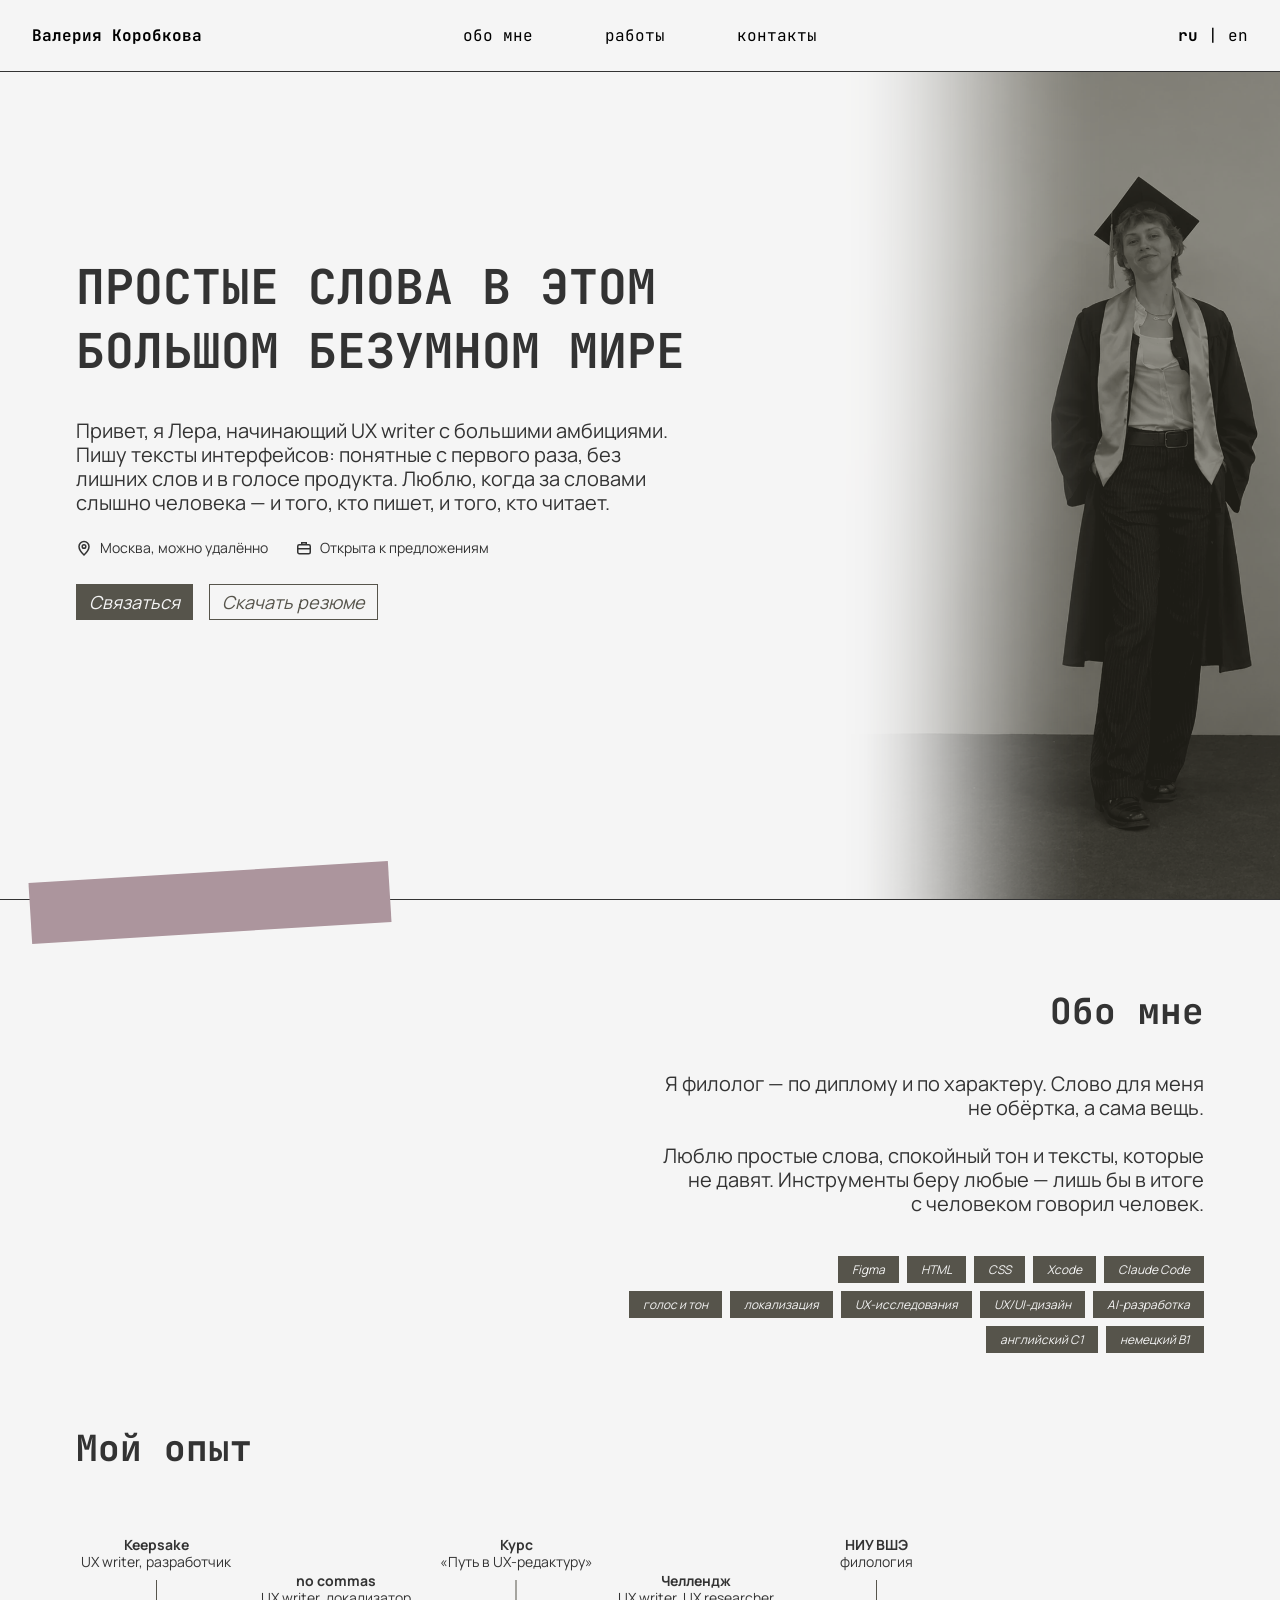
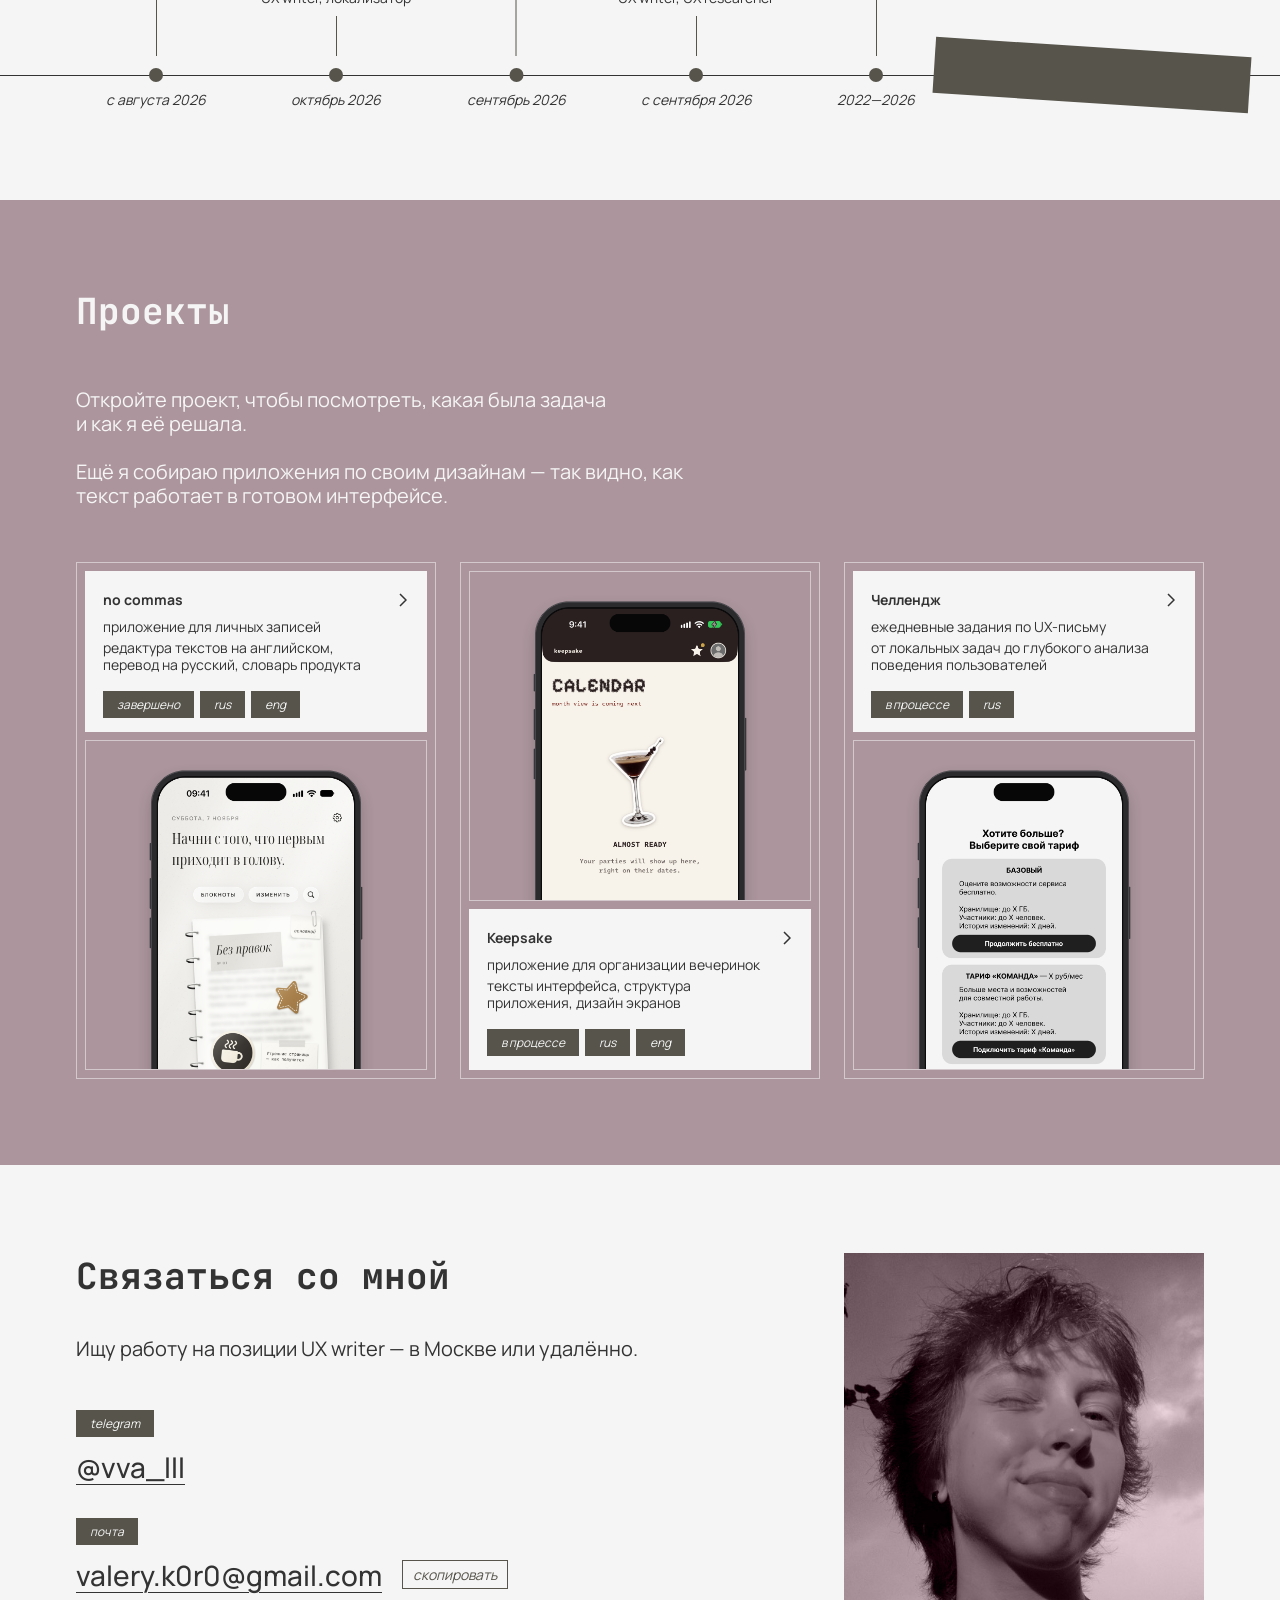
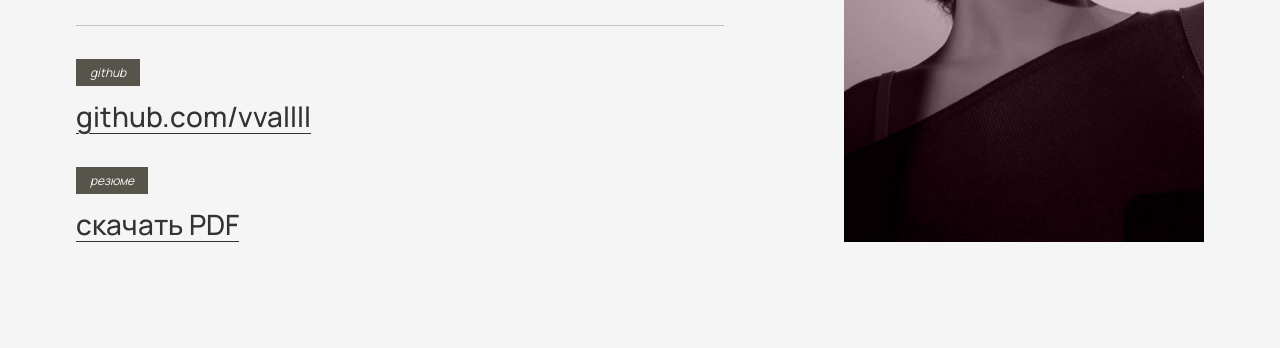
==== index.html @ d965bb7c "Add UX writer portfolio site Russian and English versions: home page and three case studies (no comm" ====
<!doctype html>
<html lang="ru">
<head>
  <meta charset="utf-8">
  <meta name="viewport" content="width=device-width, initial-scale=1">
  <title>Валерия Коробкова, UX&nbsp;writer — портфолио</title>
  <meta name="description" content="Валерия Коробкова, UX writer: тексты интерфейсов, редактура и перевод.">
  <link rel="icon" href="assets/favicon.svg" type="image/svg+xml">
  <link rel="icon" href="assets/favicon-32.png" sizes="32x32" type="image/png">
  <link rel="apple-touch-icon" href="assets/apple-touch-icon.png">
  <link rel="preconnect" href="https://fonts.googleapis.com">
  <link rel="preconnect" href="https://fonts.gstatic.com" crossorigin>
  <link href="https://fonts.googleapis.com/css2?family=Manrope:wght@400;600;700&family=JetBrains+Mono:wght@400;700&display=swap" rel="stylesheet">
  <link rel="alternate" hreflang="ru" href="index.html">
  <link rel="alternate" hreflang="en" href="en/index.html">
  <link rel="stylesheet" href="assets/css/style.css">
  <script src="assets/js/menu.js" defer></script>
</head>
<body>

<header class="header">
  <a class="header__name" href="index.html">Валерия Коробкова</a>
  <button class="header__burger" type="button" aria-expanded="false" aria-controls="menu" aria-label="Открыть меню" data-open="Открыть меню" data-close="Закрыть меню"><span></span><span></span></button>
  <div class="header__menu" id="menu">
    <nav class="header__nav">
      <a href="#about">обо мне</a>
      <a href="#projects">работы</a>
      <a href="#contacts">контакты</a>
    </nav>
    <div class="header__lang"><b>ru</b><span>|</span><a href="en/index.html" hreflang="en" lang="en">en</a></div>
  </div>
</header>

<main>

  <section class="hero">
    <div class="wrap">
      <h1 class="h1">Простые слова в&nbsp;этом <br>большом безумном&nbsp;мире</h1>
      <p class="hero__text hero__text--intro">Привет, я&nbsp;Лера, начинающий UX&nbsp;writer с&nbsp;большими амбициями. Пишу тексты интерфейсов: понятные с&nbsp;первого раза, без лишних слов и&nbsp;в&nbsp;голосе&nbsp;продукта. Люблю, когда за&nbsp;словами слышно&nbsp;человека&nbsp;— и&nbsp;того, кто пишет, и&nbsp;того, кто читает.</p>
      <ul class="hero__meta">
        <li><svg viewBox="0 0 16 16" aria-hidden="true"><path d="M8 15s5-4.6 5-8.5A5 5 0 0 0 3 6.5C3 10.4 8 15 8 15Z" fill="none" stroke="currentColor" stroke-width="1.5"/><circle cx="8" cy="6.5" r="1.8" fill="none" stroke="currentColor" stroke-width="1.5"/></svg>Москва, можно удалённо</li>
        <li><svg viewBox="0 0 16 16" aria-hidden="true"><rect x="1.75" y="4.75" width="12.5" height="9" rx="1.5" fill="none" stroke="currentColor" stroke-width="1.5"/><path d="M5.75 4.75v-2h4.5v2M1.75 8.75h12.5" fill="none" stroke="currentColor" stroke-width="1.5"/></svg>Открыта к&nbsp;предложениям</li>
      </ul>
      <div class="hero__actions">
        <a class="btn" href="#contacts">Связаться</a>
        <a class="btn btn--line" href="assets/resume.pdf" download>Скачать резюме</a>
      </div>
    </div>
    <div class="hero__block hero__block--fade">
      <img class="hero__photo" src="assets/img/hero/photo.webp" width="1086" height="1448" alt="Лера в мантии выпускника">
    </div>
    <div class="tape tape--mauve tape--home"></div>
  </section>

  <section class="about" id="about">
    <div class="wrap">
      <h2 class="h2 about__title">Обо мне</h2>
      <div class="text about__text">
        <p>Я&nbsp;филолог&nbsp;— по&nbsp;диплому и&nbsp;по&nbsp;характеру. Слово для меня не&nbsp;обёртка, а&nbsp;сама вещь.</p>
        <p>Люблю простые слова, спокойный тон и&nbsp;тексты, которые не&nbsp;давят. Инструменты беру любые&nbsp;— лишь&nbsp;бы&nbsp;в&nbsp;итоге с&nbsp;человеком говорил человек.</p>
      </div>

      <div class="skills">
        <ul class="skills__row" aria-label="Инструменты"><li class="tag">Figma</li><li class="tag">HTML</li><li class="tag">CSS</li><li class="tag">Xcode</li><li class="tag">Claude Code</li></ul>
        <ul class="skills__row" aria-label="Что умею"><li class="tag">голос и&nbsp;тон</li><li class="tag">локализация</li><li class="tag"><span class="nobr">UX-исследования</span></li><li class="tag">UX/<span class="nobr">UI-дизайн</span></li><li class="tag"><span class="nobr">AI-разработка</span></li></ul>
        <ul class="skills__row" aria-label="Языки"><li class="tag">английский C1</li><li class="tag">немецкий B1</li></ul>
      </div>

      <h2 class="h2">Мой опыт</h2>

      <div class="timeline">
        <ol>
          <li><span class="tl__label"><b><a href="projects/keepsake.html">Keepsake</a></b><span>UX&nbsp;writer, разработчик</span></span><time>с&nbsp;августа 2026</time></li>
          <li><span class="tl__label"><b><a href="projects/no-commas.html">no&nbsp;commas</a></b><span>UX&nbsp;writer, локализатор</span></span><time>октябрь 2026</time></li>
          <li><span class="tl__label"><b>Курс</b><span>«Путь в&nbsp;<span class="nobr">UX-редактуру</span>»</span></span><time>сентябрь 2026</time></li>
          <li><span class="tl__label"><b><a href="projects/challenge.html">Челлендж</a></b><span>UX&nbsp;writer, UX&nbsp;researcher</span></span><time>с&nbsp;сентября 2026</time></li>
          <li><span class="tl__label"><b>НИУ ВШЭ</b><span>филология</span></span><time>2022—2026</time></li>
        </ol>
        <div class="tape tape--dark tape--timeline"></div>
      </div>
    </div>
  </section>

  <section class="projects" id="projects">
    <div class="wrap">
      <h2 class="h2">Проекты</h2>
      <div class="text">
        <p>Откройте проект, чтобы посмотреть, какая была задача и&nbsp;как я&nbsp;её&nbsp;решала.</p>
        <p>Ещё я&nbsp;собираю приложения по&nbsp;своим дизайнам&nbsp;— так видно, как текст работает в&nbsp;готовом интерфейсе.</p>
      </div>

      <div class="cards">
        <a class="card" href="projects/no-commas.html">
          <div class="card__info">
            <b>no&nbsp;commas</b>
            приложение для&nbsp;личных записей
            <span class="card__tasks">редактура текстов на&nbsp;английском, перевод на&nbsp;русский, словарь продукта</span>
            <div class="card__tags"><span>завершено</span><span>rus</span><span>eng</span></div>
            <svg class="chev" viewBox="0 0 8 14" aria-hidden="true"><path d="M1 1l6 6-6 6" fill="none" stroke="currentColor" stroke-width="1.5"/></svg>
          </div>
          <div class="card__pic"><img class="card__phone" src="assets/img/no-commas/hero-ru-home.png" width="944" height="1836" alt="" loading="lazy"></div>
        </a>

        <a class="card card--flip" href="projects/keepsake.html">
          <div class="card__info">
            <b>Keepsake</b>
            приложение для&nbsp;организации вечеринок
            <span class="card__tasks">тексты интерфейса, структура приложения, дизайн экранов</span>
            <div class="card__tags"><span>в&nbsp;процессе</span><span>rus</span><span>eng</span></div>
            <svg class="chev" viewBox="0 0 8 14" aria-hidden="true"><path d="M1 1l6 6-6 6" fill="none" stroke="currentColor" stroke-width="1.5"/></svg>
          </div>
          <div class="card__pic"><img class="card__phone" src="assets/img/keepsake/hero-calendar.png" width="944" height="1836" alt="" loading="lazy"></div>
        </a>

        <a class="card" href="projects/challenge.html">
          <div class="card__info">
            <b>Челлендж</b>
            ежедневные задания по&nbsp;<span class="nobr">UX-письму</span>
            <span class="card__tasks">от&nbsp;локальных задач до&nbsp;глубокого анализа поведения пользователей</span>
            <div class="card__tags"><span>в&nbsp;процессе</span><span>rus</span></div>
            <svg class="chev" viewBox="0 0 8 14" aria-hidden="true"><path d="M1 1l6 6-6 6" fill="none" stroke="currentColor" stroke-width="1.5"/></svg>
          </div>
          <div class="card__pic"><img class="card__phone" src="assets/img/challenge/hero-pricing.png" width="944" height="1832" alt="" loading="lazy"></div>
        </a>
      </div>
    </div>
  </section>

  <section class="contacts" id="contacts">
    <div class="wrap">
      <div class="grid12">
        <div class="contacts__main">
          <h2 class="h2">Связаться со&nbsp;мной</h2>
          <p class="contacts__lead">Ищу работу на&nbsp;позиции UX&nbsp;writer&nbsp;— в&nbsp;Москве или удалённо.</p>
          <dl class="contacts__list">
            <div><dt class="tag">telegram</dt><dd><a href="https://t.me/vva_lll">@vva_lll</a></dd></div>
            <div><dt class="tag">почта</dt><dd><a href="mailto:valery.k0r0@gmail.com">valery.k0r0@gmail.com</a><button class="btn btn--line contacts__copy" type="button" data-copy="valery.k0r0@gmail.com" aria-live="polite">скопировать</button></dd></div>
            <div class="contacts__more"><dt class="tag">github</dt><dd><a href="https://github.com/vvallll">github.com/vvallll</a></dd></div>
            <div><dt class="tag">резюме</dt><dd><a href="assets/resume.pdf" download>скачать PDF</a></dd></div>
          </dl>
        </div>
        <div class="contacts__photo"><img src="assets/img/contacts/photo.jpg" width="1024" height="768" alt="Лера на улице на закате" loading="lazy"></div>
      </div>
    </div>
  </section>

</main>
  <script>
    /* «скопировать» у почты: адрес в буфер, на 2 секунды «скопировано» */
    document.querySelectorAll('[data-copy]').forEach(function (btn) {
      btn.addEventListener('click', function () {
        var text = btn.getAttribute('data-copy');
        function done() {
          btn.textContent = 'скопировано';
          setTimeout(function () { btn.textContent = 'скопировать'; }, 2000);
        }
        function fallback() {
          var t = document.createElement('textarea');
          t.value = text; document.body.appendChild(t); t.select();
          try { document.execCommand('copy'); done(); } catch (e) {}
          t.remove();
        }
        if (navigator.clipboard) navigator.clipboard.writeText(text).then(done, fallback); else fallback();
      });
    });
  </script>
</body>
</html>
---- assets/css/style.css ----
/* Портфолио — все стили.
   Размеры сняты с макета в Figma: ширина 1440, сетка 12 колонок по 72 px, промежуток 24, поля 156. */

:root {
  --bg: #f5f5f5;
  --ink: #333;
  --dark: #56544b;
  --mauve: #ac959d;
  --struck: #8a8a8a; /* серый — только у зачёркнутых примеров */
  --line: #333;

  --gap: 24px;
  --W: min(1128px, 100% - 48px); /* ширина сетки */

  --mono: "JetBrains Mono", ui-monospace, Menlo, monospace;
  --sans: "Manrope", system-ui, -apple-system, "Segoe UI", sans-serif;
}

* { box-sizing: border-box; }
html { -webkit-text-size-adjust: 100%; scroll-behavior: smooth; scroll-padding-top: 72px; } /* якоря не прячутся под закреплённой шапкой */
body {
  margin: 0;
  background: var(--bg);
  color: var(--ink);
  font: 20px/1.2 var(--sans);
  overflow-x: hidden;
}
h1, h2, h3, p, figure, dl, dd { margin: 0; }
a { color: inherit; text-decoration: none; }
img { display: block; max-width: 100%; height: auto; }
p, dd, li, td, figcaption, .card__info { text-wrap: pretty; } /* без коротких последних строк */
h2, h3 { text-wrap: balance; }
.nobr { white-space: nowrap; } /* слова с дефисом не рвутся: где-то, по-русски */
/* короткие слова (1–2 буквы), числа и тире привязаны в HTML через &nbsp; — ../tools/nbsp.py */

.wrap { width: var(--W); margin: 0 auto; position: relative; }
.line { border-bottom: 1px solid var(--line); }

/* ---------- заголовки и текст ---------- */

.h1 {
  font: 700 48px/64px var(--mono);
  text-transform: uppercase;
}
.h2 {
  font: 700 36px/1.32 var(--mono);
}
.h3 {
  font: 700 24px/1.32 var(--mono);
}
.text { max-width: 552px; }
.text p + p { margin-top: 24px; }

.tag {
  display: inline-block;
  background: var(--dark);
  color: var(--bg);
  font: italic 12px/15px var(--sans); /* все плашки — курсивом */
  padding: 6px 14px;
  white-space: nowrap;
}

/* ---------- шапка ---------- */

.header {                     /* закреплена сверху при прокрутке */
  position: sticky;
  top: 0;
  z-index: 50;
  background: var(--bg);
  height: 72px;
  padding: 0 32px;
  display: flex;
  align-items: center;
  justify-content: space-between;
  font: 16px/1 var(--mono);
  color: #000;
  border-bottom: 1px solid var(--line);
}
.header__name { font-weight: 700; }
.header__nav {
  position: absolute;
  left: 50%;
  transform: translateX(-50%);
  display: flex;
  gap: 72px;
}
.header__nav a:hover, .header__nav a[aria-current] { text-decoration: underline; text-underline-offset: 6px; }
.header__lang b { font-weight: 700; }
.header__lang span { padding: 0 10px; }
.header__menu { display: contents; } /* на ноутбуке разделы и язык стоят прямо в шапке */
.header__burger { display: none; }
.header__lang a:hover { text-decoration: underline; text-underline-offset: 6px; } /* переключатель языка: текущий жирный, другой — ссылка */

/* ---------- первый экран ---------- */

.hero {                       /* шапка + первый экран помещаются в окно браузера; в макете 930 — это потолок */
  position: relative;
  display: flex;
  flex-direction: column;
  justify-content: center;
  min-height: clamp(560px, calc(100vh - 72px), 930px);
  min-height: clamp(560px, calc(100svh - 72px), 930px);
  border-bottom: 1px solid var(--line);
}
.hero .wrap { padding: 48px 0 144px; } /* текст чуть выше середины, как в макете */
.hero__text { max-width: 640px; margin-top: 36px; text-wrap: balance; } /* две строки примерно одной длины */
.hero__text--intro { max-width: 650px; } /* главная: три ровные строки на 1440 */
.hero__meta { list-style: none; margin: 24px 0 0; padding: 0; display: flex; flex-wrap: wrap; gap: 8px 28px; font-size: 14px; line-height: 17px; }
.hero__meta li { display: flex; align-items: center; gap: 8px; }
.hero__meta svg { width: 16px; height: 16px; flex: none; }
.hero__actions { display: flex; flex-wrap: wrap; gap: 16px; margin-top: 28px; }

/* кнопки — как ссылки в «Связаться со мной» */
.btn { display: inline-block; background: var(--dark); color: var(--bg); font: italic 18px/22px var(--sans); padding: 6px 12px; border: 1px solid var(--dark); }
.btn:hover { background: #000; border-color: #000; }
.btn--line { background: none; color: var(--dark); }
.btn--line:hover { background: var(--dark); border-color: var(--dark); color: var(--bg); }

.hero__block {               /* блок под картинку: от 9-й колонки до правого края */
  position: absolute;
  top: 0; right: 0; bottom: 0;
  left: calc(50% - var(--W) / 2 + (var(--W) + var(--gap)) * 2 / 3);
  background: var(--dark);
}
.hero__block--fade {          /* главная: левый край плавно уходит в фон — у текста больше воздуха */
  --fade: linear-gradient(to right, rgba(0,0,0,0.000) 0%, rgba(0,0,0,0.020) 5%, rgba(0,0,0,0.074) 10%, rgba(0,0,0,0.156) 15%, rgba(0,0,0,0.259) 20%, rgba(0,0,0,0.376) 25%, rgba(0,0,0,0.500) 30%, rgba(0,0,0,0.624) 35%, rgba(0,0,0,0.741) 40%, rgba(0,0,0,0.844) 45%, rgba(0,0,0,0.926) 50%, rgba(0,0,0,0.980) 55%, rgba(0,0,0,1.000) 60%);
  -webkit-mask-image: var(--fade);
  mask-image: var(--fade);
}
.hero__photo {                /* фото: монохром в цвет блока, уходит в фон вместе с ним */
  position: absolute; inset: 0;
  width: 100%; height: 100%;
  object-fit: cover; object-position: 0% 50%; /* человек правее середины — подальше от прозрачного края */
  filter: grayscale(1) contrast(1.1);
  mix-blend-mode: soft-light;
}
.hero__block--fade { isolation: isolate; }
.hero__block--mauve { background: var(--mauve); display: flex; align-items: center; justify-content: center; }
.hero__phone { height: calc(100% - 80px); max-height: 826px; width: auto; max-width: 92%; object-fit: contain; } /* телефон по высоте блока */

.back {
  display: inline-flex;
  align-items: center;
  gap: 22px;
  font-size: 14px;
  line-height: 17px;
  margin-bottom: 18px;
}
.back:hover { text-decoration: underline; text-underline-offset: 4px; }

.facts { display: flex; flex-wrap: wrap; gap: 24px 72px; margin-top: 36px; } /* между плашками везде 72 (колонка сетки): после самой длинной подписи «UX researcher» остаётся 49 */
.facts dd { font-size: 12px; line-height: 15px; margin-top: 12px; width: 0; white-space: nowrap; } /* ширину пункта задаёт плашка, подпись может выходить вправо */

/* скотч и звезда могут выходить за сетку: стоят ближе к краю страницы, на 40–70% поля */
.tape { position: absolute; z-index: 3; height: 61px; pointer-events: none; }
.tape--mauve { background: var(--mauve); }
.tape--dark { background: var(--dark); }
.hero .tape--home { width: 360px; left: calc((100% - var(--W)) / 2 * .4); bottom: -34px; transform: rotate(-3.5deg); }
.hero .tape--project { width: 360px; height: 62px; left: calc(50% - var(--W) / 2 + 725px); bottom: -25px; transform: rotate(4.5deg); }
/* у края скотч стоит на том же расстоянии, что на главной: 20% поля (62 px при 1440) */
.hero .tape--keepsake { width: 340px; height: 60px; left: calc((100% - var(--W)) * .2); bottom: -30px; transform: rotate(2.5deg); } /* Keepsake: низ шапки, слева */
.hero .tape--challenge { width: 340px; height: 60px; left: calc(50% - var(--W) / 2 + 540px); bottom: -28px; transform: rotate(-4deg); } /* челлендж: низ шапки, на краю сиреневого блока */
/* скотч только на линиях между разделами: пустой блок высотой 0 стоит ровно на линии и не обрезается разделами */
.tape-line { position: relative; height: 0; z-index: 3; }
.tape--line-right { width: 316px; height: 56px; right: calc((100% - var(--W)) * .2); top: -28px; transform: rotate(3.7deg); } /* no commas: перед «Как звучит» */
.tape--line-left { width: 340px; height: 58px; left: calc((100% - var(--W)) * .2); top: -29px; transform: rotate(-3.5deg); } /* no commas: перед «Итогом» */
.tape--ks-cta { width: 330px; height: 58px; right: calc((100% - var(--W)) * .2); top: -29px; transform: rotate(-2.5deg); } /* Keepsake: перед «Хотите обсудить?», справа */
.tape--ch-cta { width: 320px; height: 56px; left: calc((100% - var(--W)) * .2); top: -28px; transform: rotate(3deg); } /* челлендж: перед «Хотите обсудить?», слева */

/* ---------- обо мне ---------- */

.about .wrap { padding-top: 88px; padding-bottom: 88px; } /* как у остальных разделов */
.about__text { margin-left: auto; text-align: right; }
.skills { display: flex; flex-direction: column; align-items: flex-end; gap: 8px; margin-top: 40px; } /* навыки: строка инструментов, строка умений */
.skills__row { list-style: none; margin: 0; padding: 0; display: flex; flex-wrap: wrap; justify-content: flex-end; gap: 8px; }
.about .h2 { margin-top: 72px; } /* «Мой опыт»: как между блоками на страницах проектов */
.about .about__title { margin-top: 0; text-align: right; } /* «Обо мне» над правой колонкой */

.timeline { position: relative; height: 176px; margin-top: 64px; } /* 64 от заголовка до самой высокой подписи — меньше, чем 72 до заголовка сверху */
.timeline::before {            /* ось — на всю ширину страницы */
  content: "";
  position: absolute;
  left: -100vw; right: -100vw;
  top: 139px;
  border-top: 1px solid var(--line);
}
.timeline ol { list-style: none; margin: 0; padding: 0; }
.timeline li {
  position: absolute;
  top: 0;
  transform: translateX(-50%);
  display: flex;
  flex-direction: column;
  align-items: center;
  font-size: 14px;
  line-height: 17px;
}
/* пять пунктов через 180 px; справа остаётся место под скотч */
.timeline li:nth-child(1) { left: 80px; }
.timeline li:nth-child(2) { left: 260px; }
.timeline li:nth-child(3) { left: 440px; }
.timeline li:nth-child(4) { left: 620px; }
.timeline li:nth-child(5) { left: 800px; }
.tl__label { height: 34px; display: flex; flex-direction: column; align-items: center; justify-content: flex-end; text-align: center; white-space: nowrap; } /* две строки: что это и роль */
.timeline b { font-weight: 700; }
.timeline b a:hover { text-decoration: underline; text-underline-offset: 3px; }
.timeline li::before {          /* риска: у нечётных длинная, у чётных короткая — подписи на разной высоте и не слипаются */
  content: "";
  order: 1;
  width: 1px; height: 76px;
  margin-top: 10px;
  background: var(--dark);
}
.timeline li::after {           /* точка на оси */
  content: "";
  order: 2;
  width: 14px; height: 14px;
  margin-top: 12px;
  border-radius: 50%;
  background: var(--dark);
}
.timeline time { order: 3; margin-top: 8.5px; font-style: italic; white-space: nowrap; }
.timeline li:nth-child(even) { top: 36px; }
.timeline li:nth-child(even)::before { height: 40px; }
.timeline .tape--timeline { width: 316px; height: 56px; right: calc((100% - 100vw) / 2 * .6); top: 111px; transform: rotate(3.7deg); }

/* ---------- проекты ---------- */

.projects { background: var(--mauve); color: var(--bg); min-height: 965px; }
.projects .wrap { padding-top: 88px; padding-bottom: 86px; }
.projects .h2 + .text { max-width: 648px; margin-top: 52px; }

.cards { display: grid; grid-template-columns: repeat(3, 1fr); gap: var(--gap); margin-top: 54px; }
.card {
  height: 517px;
  padding: 8px;
  display: flex;
  flex-direction: column;
  gap: 8px;
  border: 1px solid rgba(245, 245, 245, .55);
  transition: border-color .2s;
}
.card:hover { border-color: var(--bg); }
.card__info {
  position: relative;
  min-height: 128px;          /* растёт, если плашки переносятся на узком экране */
  flex: none;
  padding: 20px 40px 14px 18px; /* справа место под стрелку */
  background: var(--bg);
  color: var(--ink);
  font-size: 14px;
  line-height: 17px;
}
.card__info b { display: block; margin-bottom: 10px; } /* отступы: строки описания 4 < заголовок 10 < плашки 18 */
.card__tasks { display: block; margin-top: 4px; } /* мои задачи в проекте */
.card__info .chev { position: absolute; top: 22px; right: 20px; width: 8px; }
.card__tags { display: flex; flex-wrap: wrap; gap: 6px; margin-top: 18px; }
.card__tags span { background: var(--dark); color: var(--bg); font: italic 12px/15px var(--sans); padding: 6px 14px; } /* как .tag на странице проекта */
.card__pic { flex: 1; position: relative; overflow: hidden; border: 1px solid rgba(245, 245, 245, .55); }
.card__phone { position: absolute; top: 13px; left: 50%; width: 243px; max-width: none; transform: translateX(-50%); } /* телефон ~208 px, низ обрезан окошком, как в макете */
.card--flip .card__info { order: 2; }

/* ---------- контакты ---------- */

.contacts .wrap { padding-top: 88px; padding-bottom: 106px; }
.grid12 { display: grid; grid-template-columns: repeat(12, 1fr); column-gap: var(--gap); }
.contacts .grid12 { align-items: stretch; } /* фото по высоте всего содержимого раздела */
.contacts__main { grid-column: 1 / 8; }               /* главное в блоке — контакты, фото справа и меньше */
.contacts__lead { margin-top: 36px; }
.contacts__list { margin-top: 48px; display: grid; gap: 32px; }
.contacts__list dd { margin-top: 12px; display: flex; flex-wrap: wrap; align-items: center; gap: 12px 20px; font: 500 28px/36px var(--sans); }
.contacts__list a { text-decoration: underline; text-decoration-thickness: 1px; text-underline-offset: 6px; }
.contacts__list a:hover { text-decoration-thickness: 2px; }
.contacts__more { border-top: 1px solid rgba(51, 51, 51, .25); padding-top: 32px; } /* тонкая линия: дальше — где узнать обо мне больше */
.contacts__copy { font-size: 14px; line-height: 17px; padding: 5px 10px; cursor: pointer; }
.contacts__photo { grid-column: 9 / 13; height: auto; background: var(--mauve); position: relative; overflow: hidden; isolation: isolate; }
.contacts__photo img {        /* монохром в цвет окна; кадр по лицу */
  width: 100%; height: 100%;
  object-fit: cover; object-position: 54% 50%;
  filter: grayscale(1);
  mix-blend-mode: luminosity;
}

/* ---------- страница проекта ---------- */

.section { position: relative; overflow: hidden; border-bottom: 1px solid var(--line); }
.section .wrap { padding-top: 88px; padding-bottom: 88px; }
.cta .wrap { display: flex; flex-wrap: wrap; align-items: center; justify-content: space-between; gap: 24px 48px; padding-top: 56px; padding-bottom: 56px; } /* контакты в конце страницы проекта */
.cta__links { display: flex; flex-wrap: wrap; gap: 16px; }
.stats { display: grid; grid-template-columns: repeat(3, 1fr); gap: var(--gap); margin-top: 48px; } /* итог кейса: цифры */
.stats dt { font: 700 48px/1 var(--mono); }
.stats dd { margin-top: 12px; font-size: 16px; line-height: 20px; max-width: 300px; }
.h2 + .text, .block .h2 + * { margin-top: 36px; }
.block + .block { margin-top: 72px; } /* отступы: плашка→текст 12 < пункт→пункт 24 < заголовок→текст 36 < блок→блок 72 */
.item { display: flex; flex-direction: column; align-items: flex-start; }
.item .tag { margin-bottom: 12px; }
.item + .item { margin-top: 24px; }
.product .wrap { padding-bottom: 100px; min-height: 1402px; }
.product .text { position: relative; z-index: 1; }

.voice .text { max-width: 528px; }
.voice .grid12 { row-gap: 36px; margin-top: 36px; }
.voice .item { grid-column: span 6; max-width: 456px; }
.voice .item + .item { margin-top: 0; }

/* кусок рабочей таблицы, выглядывает справа */
.sheets {                     /* стопка листов по центру раздела по высоте: отступы сверху и снизу равны */
  position: absolute;
  top: 50%;
  left: calc(50% - var(--W) / 2 + 640px);
  transform: translateY(calc(-50% + 6px)); /* +6: поправка на наклон листов */
}
.sheet {
  position: relative;
  width: 1060px;
  padding: 28px 28px 36px;
  background: #fff;
  box-shadow: 0 1px 2px rgba(0,0,0,.06), 0 18px 40px rgba(0,0,0,.08);
  transform: rotate(-2.5deg);
  transform-origin: top left;
  color: #222;
  font: 12.5px/1.38 var(--sans);
}
.sheet__title { font: 700 13px/1 var(--mono); margin-bottom: 4px; }
.sheet__sub { font-size: 11px; margin-bottom: 18px; }
.sheet table { width: 100%; border-collapse: collapse; table-layout: fixed; }
.sheet th, .sheet td { border: 1px solid #d6d6d6; padding: 8px 9px; text-align: left; vertical-align: top; }
.sheet th { background: #eee; font-weight: 600; font-size: 11.5px; }
.sheet--glossary { width: 900px; margin: -64px 0 0 -40px; transform: rotate(1.5deg); z-index: 2; }
.sheet--glossary .was { color: var(--struck); text-decoration: line-through; text-decoration-color: rgba(138,138,138,.6); }
.sheet--glossary td b { font-weight: 600; }
.sheet__task { font-size: 12px; line-height: 1.4; max-width: 600px; margin: -6px 0 16px; } /* условие задания над таблицей */
.sheet__task b { font-weight: 600; }
.figma-level + .figma-level { margin-top: 18px; } /* лист из Figma: уровни челленджа */
.figma-level__name { display: inline-block; margin-bottom: 8px; padding: 7px 10px; border: 1px solid #d6d6d6; border-radius: 6px; font: 600 12px/1 var(--sans); }
.figma-level img { display: block; width: 100%; height: auto; }
.product--challenge .wrap { min-height: 0; } /* высоту задаёт текст, листы стоят по центру — без пустоты снизу */
.sheets--challenge .sheet--glossary { margin-top: -360px; } /* таблица лежит поверх обзора из Figma */

/* итог и примеры */
.results .text { max-width: 528px; }
.examples { margin-top: 96px; }
.ex { display: grid; grid-template-columns: repeat(12, 1fr); column-gap: var(--gap); align-items: start; }
.ex + .ex { margin-top: 72px; padding-top: 72px; border-top: 1px solid rgba(51, 51, 51, .25); }
.ex__text { grid-column: 1 / 5; }
.ex__text > .tag { display: block; width: fit-content; } /* без строки вокруг — верх ровно по подписям над скринами */
.ex__text .h3 { margin: 20px 0 16px; }
.ex__text > p { font-size: 18px; line-height: 24px; }
.lines { margin-top: 24px; font-size: 15px; line-height: 20px; }
.lines p + p { margin-top: 12px; } /* зачёркнутое — было, дальше новый английский и русский */
.lines .was { color: var(--struck); text-decoration: line-through; text-decoration-color: rgba(138,138,138,.6); }
.ex__phones { grid-column: 5 / 13; display: grid; grid-template-columns: repeat(3, 1fr); gap: var(--gap); }
.ex__phones figure { display: flex; flex-direction: column; align-items: center; }
.ex__phones img { width: 100%; }
.ex__phones--two figure:first-child { grid-column: 2; }
.ex__phones--one figure { grid-column: 2; } /* один экран — по центру */ /* только EN → RU: под колонками «стало» и «перевод» */
.ex__phones figcaption { margin-bottom: 12px; } /* над скрином, на одной линии с плашкой слева */

.soon { margin-top: 36px; }

/* соседние проекты внизу страницы */
.pager .wrap { display: flex; justify-content: space-between; gap: var(--gap); padding: 72px 0 88px; }
.pager__link { display: flex; align-items: center; gap: 18px; }
.pager__link--next { margin-left: auto; }
.pager__chev { width: 13px; height: 22px; flex: none; } /* та же стрелка, что у «все проекты» */
.pager__name { font: 700 36px/1.32 var(--mono); }
.pager__link:hover .pager__name { text-decoration: underline; text-decoration-thickness: 2px; text-underline-offset: 8px; }

/* ---------- узкие экраны ---------- */

@media (max-width: 1100px) {
  .header__nav { gap: 40px; }
  .hero__block { left: 62%; }
  .hero .wrap { padding-right: 40%; }
  .h1 { font-size: 42px; line-height: 56px; }
  .hero:not(.hero--project) .wrap { padding-right: 34%; } /* левый край блока прозрачный — заголовок помещается в две строки */
  .timeline li { font-size: 12px; line-height: 15px; }
  .tl__label { height: 30px; }
  .timeline::before { top: 135px; }
  .timeline li:nth-child(1) { left: 8%; }
  .timeline li:nth-child(2) { left: 26%; }
  .timeline li:nth-child(3) { left: 44%; }
  .timeline li:nth-child(4) { left: 62%; }
  .timeline li:nth-child(5) { left: 80%; }
  .timeline .tape--timeline { display: none; }
  .product .text { max-width: calc(52% - 24px); } /* место под стопку листов */
  .sheets { left: 56%; }
}

@media (max-width: 860px) {
  :root { --W: calc(100% - 32px); }
  body { font-size: 18px; }
  .h1 { font-size: 34px; line-height: 44px; }
  .h2 { font-size: 28px; }
  .h1 br { display: none; }

  html { scroll-padding-top: 56px; }
  .header { height: 56px; padding: 0 16px; }
  .header__burger {             /* две полоски; в открытом меню — крестик */
    display: flex; flex-direction: column; justify-content: center; gap: 6px;
    width: 40px; height: 40px; margin-right: -8px; padding: 0 8px;
    background: none; border: 0; cursor: pointer; color: var(--ink);
  }
  .header__burger span { display: block; height: 1.5px; background: currentColor; transition: transform .2s; }
  .header.is-open .header__burger span:first-child { transform: translateY(3.75px) rotate(45deg); }
  .header.is-open .header__burger span:last-child { transform: translateY(-3.75px) rotate(-45deg); }
  .header__menu {               /* выпадает под шапкой */
    display: none;
    position: absolute; top: 100%; left: 0; right: 0;
    padding: 8px 16px 24px;
    background: var(--bg);
    border-bottom: 1px solid var(--line);
  }
  .header.is-open .header__menu { display: block; }
  .header__nav { position: static; transform: none; flex-direction: column; gap: 0; }
  .header__nav a { padding: 14px 0; font-size: 20px; }
  .header__lang { margin-top: 8px; font-size: 16px; }
  .header__lang a, .header__lang b { display: inline-block; padding: 14px 0; } /* по языку так же легко попасть пальцем */

  .hero { min-height: 0; }
  .hero .wrap, .hero:not(.hero--project) .wrap { padding: 64px 0 48px; }
  .hero__block { position: relative; left: auto; height: 420px; }
  .hero__block--mauve { height: auto; padding: 40px 0; }
  .hero__block--fade { --fade: linear-gradient(to bottom, transparent 0, #000 14%); } /* блок под текстом: уходит в фон сверху, лицо не задевает */
  .hero__photo { object-position: 50% 0%; }
  .hero__phone { width: 260px; height: auto; max-height: none; }
  .hero .tape { display: none; }
  .tape-line { display: none; }

  .about .wrap { padding: 64px 0; }
  .about__text { text-align: left; margin-left: 0; }
  .skills { align-items: flex-start; gap: 16px; margin-top: 32px; } /* строки переносятся — группы разделены шире */
  .skills__row { justify-content: flex-start; }
  .about .h2 { margin-top: 56px; }
  .about .about__title { margin-top: 0; text-align: left; }
  .timeline { height: auto; margin-top: 32px; padding-left: 28px; }
  .timeline::before { left: 6px; right: auto; top: 0; bottom: 0; border-top: 0; border-left: 1px solid var(--line); }
  .timeline li { position: relative; left: auto !important; transform: none; align-items: flex-start; margin-bottom: 24px; }
  .timeline li::before { display: none; }
  .timeline li::after { position: absolute; left: -28px; top: 2px; margin: 0; width: 12px; height: 12px; }
  .tl__label { height: auto; align-items: flex-start; text-align: left; }
  .timeline li:nth-child(even) { top: auto; }
  .timeline li { font-size: 14px; line-height: 17px; }
  .timeline time { margin-top: 4px; }

  .projects { min-height: 0; }
  .projects .wrap { padding: 64px 0; }
  .cards { grid-template-columns: 1fr; }
  .card { height: 420px; }

  .contacts .wrap { padding: 64px 0; }
  .contacts__main { grid-column: 1 / -1; }
  .contacts__lead { margin-top: 24px; }
  .contacts__list { margin-top: 32px; gap: 24px; }
  .contacts__more { padding-top: 24px; }
  .contacts__list dd { font-size: 22px; line-height: 28px; }
  .contacts__photo { grid-column: 1 / -1; height: 360px; margin-top: 40px; }

  .section .wrap { padding: 64px 0; }
  .block + .block { margin-top: 56px; }
  .cta .wrap { padding: 48px 0; }
  .stats { grid-template-columns: 1fr; gap: 28px; margin-top: 32px; }
  .stats dt { font-size: 36px; }
  .product .wrap { min-height: 0; }
  .product .text { max-width: none; } /* листы уходят под текст — текст снова на всю ширину */
  .sheets { position: relative; top: auto; left: 8px; transform: none; margin: 56px 0 24px; }
  .sheet { width: 860px; }
  .sheet--glossary { width: 760px; margin: -40px 0 0 -12px; }
  .sheets--challenge .sheet--glossary { margin-top: -240px; }
  .voice .item { grid-column: 1 / -1; }

  .examples { margin-top: 56px; }
  .ex + .ex { margin-top: 48px; padding-top: 48px; }
  .ex__text, .ex__phones { grid-column: 1 / -1; }
  .ex__phones { margin-top: 28px; gap: 8px; }
  .ex__phones .tag { padding: 5px 8px; font-size: 11px; }

  .pager .wrap { padding: 48px 0 56px; }
  .pager__name { font-size: 20px; }
  .pager__chev { width: 8px; height: 14px; }
  .pager__link { gap: 10px; }
}
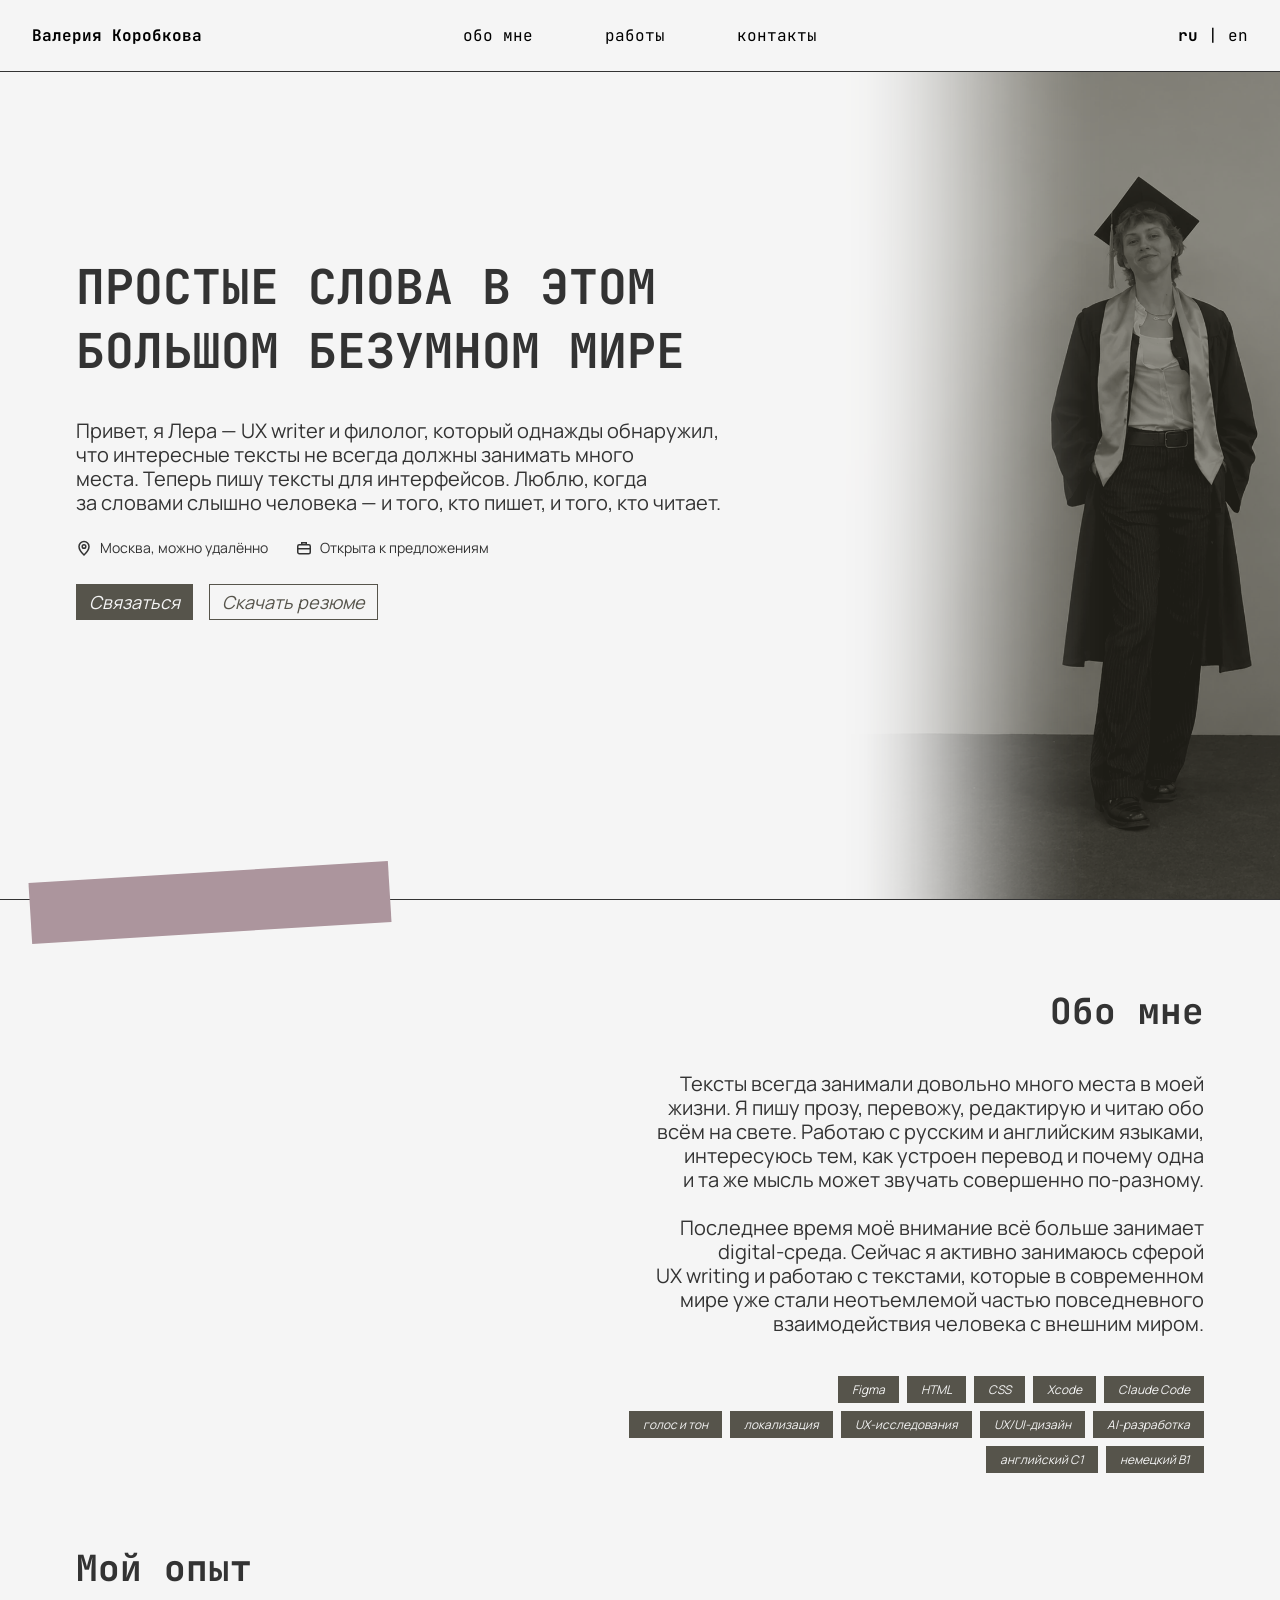
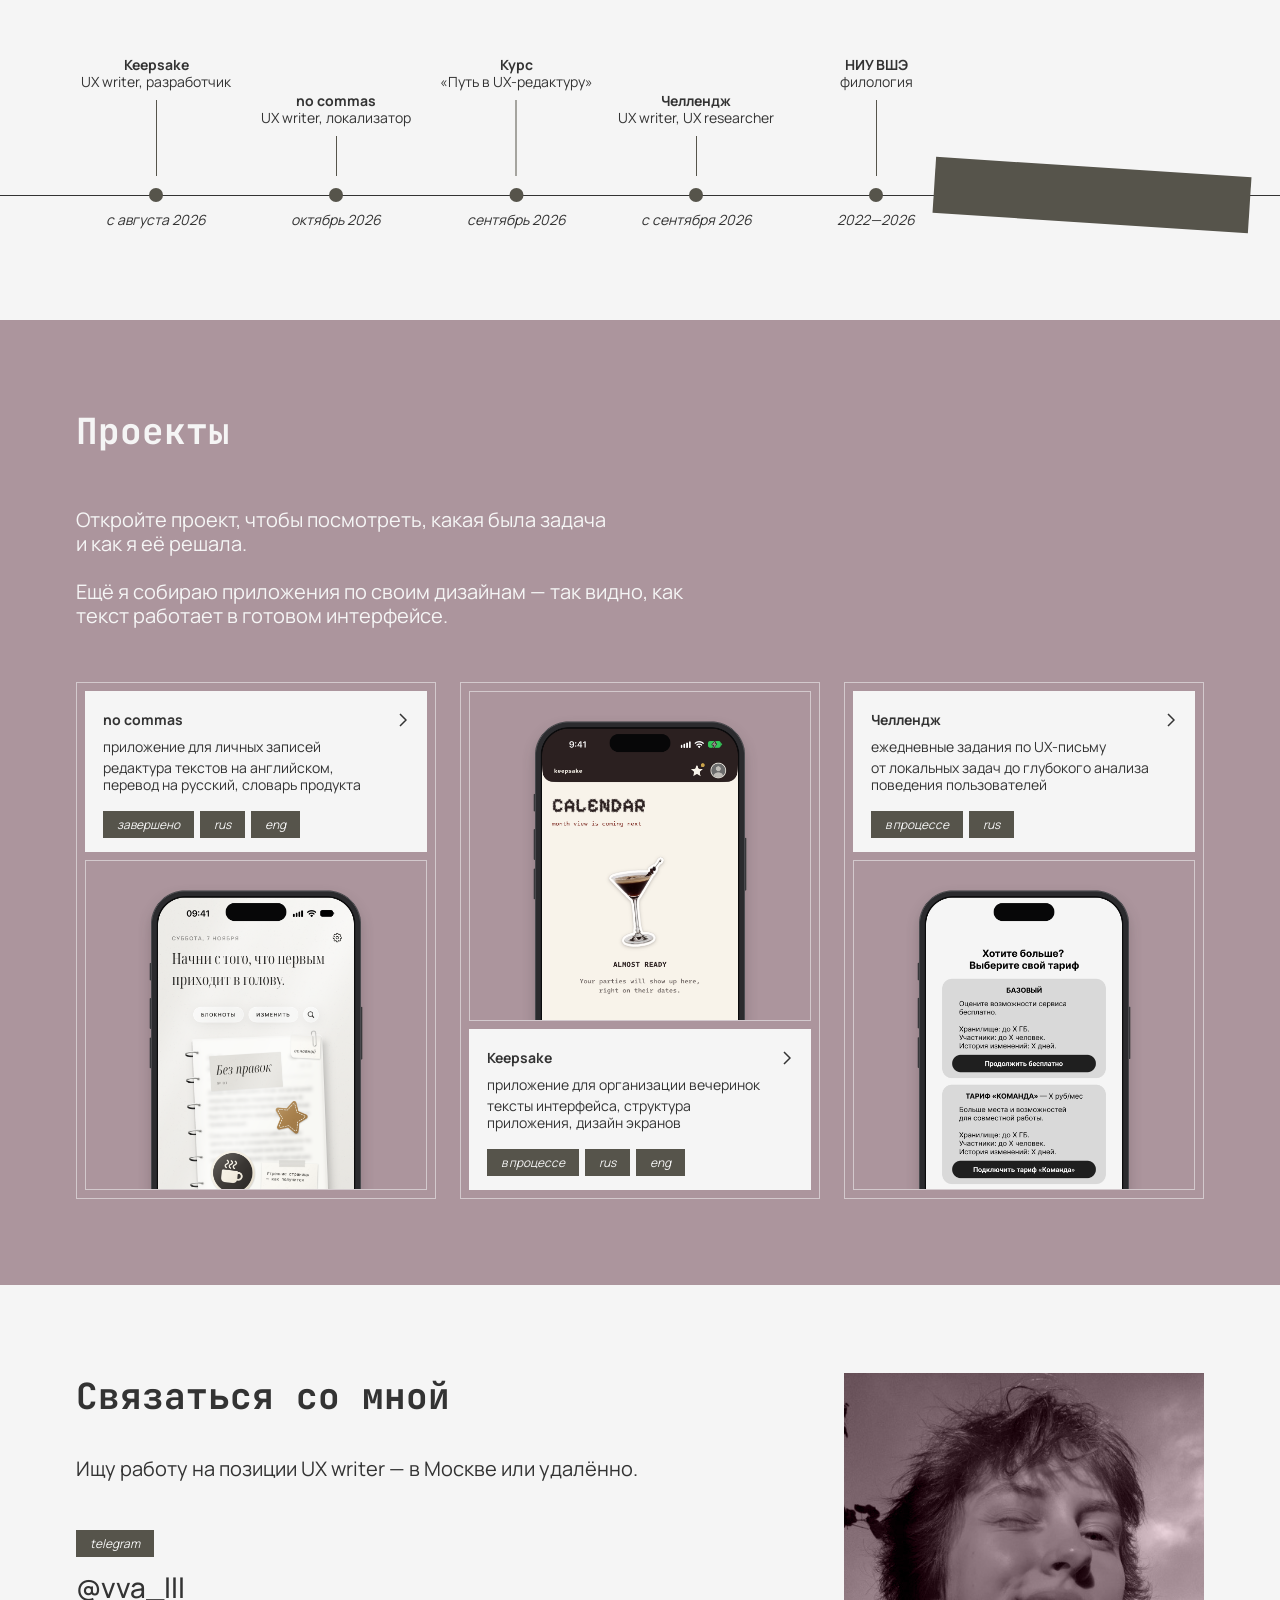
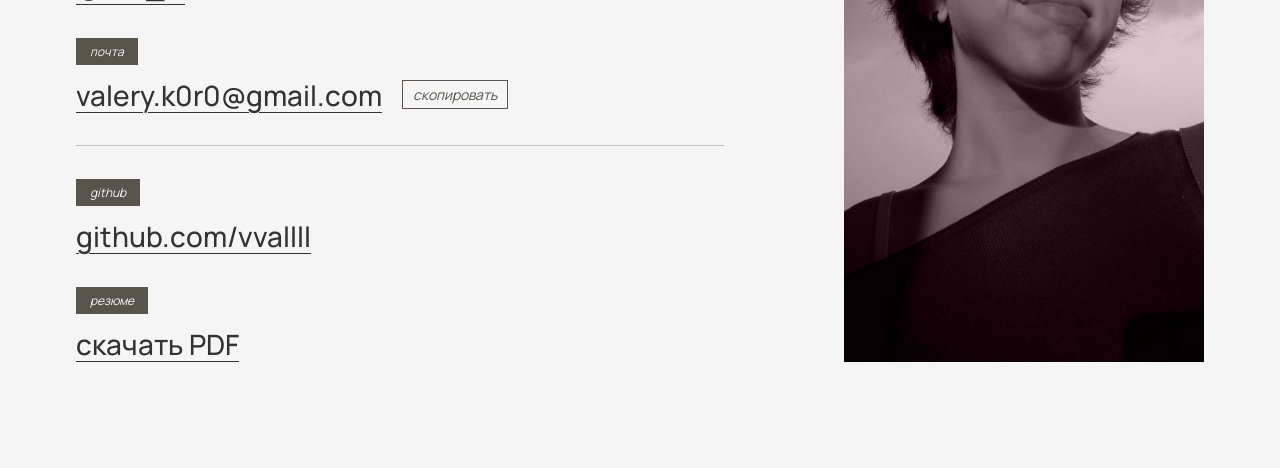
==== commit 1ee24c06: "Update the home page texts and add the resumes New hero and «About me» texts in Russian and English." ====
--- a/index.html
+++ b/index.html
@@ -36,14 +36,14 @@
   <section class="hero">
     <div class="wrap">
       <h1 class="h1">Простые слова в&nbsp;этом <br>большом безумном&nbsp;мире</h1>
-      <p class="hero__text hero__text--intro">Привет, я&nbsp;Лера, начинающий UX&nbsp;writer с&nbsp;большими амбициями. Пишу тексты интерфейсов: понятные с&nbsp;первого раза, без лишних слов и&nbsp;в&nbsp;голосе&nbsp;продукта. Люблю, когда за&nbsp;словами слышно&nbsp;человека&nbsp;— и&nbsp;того, кто пишет, и&nbsp;того, кто читает.</p>
+      <p class="hero__text hero__text--intro">Привет, я&nbsp;Лера&nbsp;— UX&nbsp;writer и&nbsp;филолог, который однажды обнаружил, что интересные тексты не&nbsp;всегда должны занимать много места. Теперь пишу тексты для интерфейсов. Люблю, когда за&nbsp;словами слышно человека&nbsp;— и&nbsp;того, кто пишет, и&nbsp;того, кто читает.</p>
       <ul class="hero__meta">
         <li><svg viewBox="0 0 16 16" aria-hidden="true"><path d="M8 15s5-4.6 5-8.5A5 5 0 0 0 3 6.5C3 10.4 8 15 8 15Z" fill="none" stroke="currentColor" stroke-width="1.5"/><circle cx="8" cy="6.5" r="1.8" fill="none" stroke="currentColor" stroke-width="1.5"/></svg>Москва, можно удалённо</li>
         <li><svg viewBox="0 0 16 16" aria-hidden="true"><rect x="1.75" y="4.75" width="12.5" height="9" rx="1.5" fill="none" stroke="currentColor" stroke-width="1.5"/><path d="M5.75 4.75v-2h4.5v2M1.75 8.75h12.5" fill="none" stroke="currentColor" stroke-width="1.5"/></svg>Открыта к&nbsp;предложениям</li>
       </ul>
       <div class="hero__actions">
         <a class="btn" href="#contacts">Связаться</a>
-        <a class="btn btn--line" href="assets/resume.pdf" download>Скачать резюме</a>
+        <a class="btn btn--line" href="assets/cv/korobkova-ux-writer-ru.pdf" download="Резюме — Валерия Коробкова, UX writer.pdf">Скачать резюме</a>
       </div>
     </div>
     <div class="hero__block hero__block--fade">
@@ -56,8 +56,8 @@
     <div class="wrap">
       <h2 class="h2 about__title">Обо мне</h2>
       <div class="text about__text">
-        <p>Я&nbsp;филолог&nbsp;— по&nbsp;диплому и&nbsp;по&nbsp;характеру. Слово для меня не&nbsp;обёртка, а&nbsp;сама вещь.</p>
-        <p>Люблю простые слова, спокойный тон и&nbsp;тексты, которые не&nbsp;давят. Инструменты беру любые&nbsp;— лишь&nbsp;бы&nbsp;в&nbsp;итоге с&nbsp;человеком говорил человек.</p>
+        <p>Тексты всегда занимали довольно много места в&nbsp;моей жизни. Я&nbsp;пишу прозу, перевожу, редактирую и&nbsp;читаю обо всём на&nbsp;свете. Работаю с&nbsp;русским и&nbsp;английским языками, интересуюсь тем, как устроен перевод и&nbsp;почему одна и&nbsp;та&nbsp;же&nbsp;мысль может звучать совершенно <span class="nobr">по-разному</span>.</p>
+        <p>Последнее время моё внимание всё больше занимает <span class="nobr">digital-среда</span>. Сейчас я&nbsp;активно занимаюсь сферой UX&nbsp;writing и&nbsp;работаю с&nbsp;текстами, которые в&nbsp;современном мире уже стали неотъемлемой частью повседневного взаимодействия человека с&nbsp;внешним миром.</p>
       </div>
 
       <div class="skills">
@@ -136,7 +136,7 @@
             <div><dt class="tag">telegram</dt><dd><a href="https://t.me/vva_lll">@vva_lll</a></dd></div>
             <div><dt class="tag">почта</dt><dd><a href="mailto:valery.k0r0@gmail.com">valery.k0r0@gmail.com</a><button class="btn btn--line contacts__copy" type="button" data-copy="valery.k0r0@gmail.com" aria-live="polite">скопировать</button></dd></div>
             <div class="contacts__more"><dt class="tag">github</dt><dd><a href="https://github.com/vvallll">github.com/vvallll</a></dd></div>
-            <div><dt class="tag">резюме</dt><dd><a href="assets/resume.pdf" download>скачать PDF</a></dd></div>
+            <div><dt class="tag">резюме</dt><dd><a href="assets/cv/korobkova-ux-writer-ru.pdf" download="Резюме — Валерия Коробкова, UX writer.pdf">скачать PDF</a></dd></div>
           </dl>
         </div>
         <div class="contacts__photo"><img src="assets/img/contacts/photo.jpg" width="1024" height="768" alt="Лера на улице на закате" loading="lazy"></div>
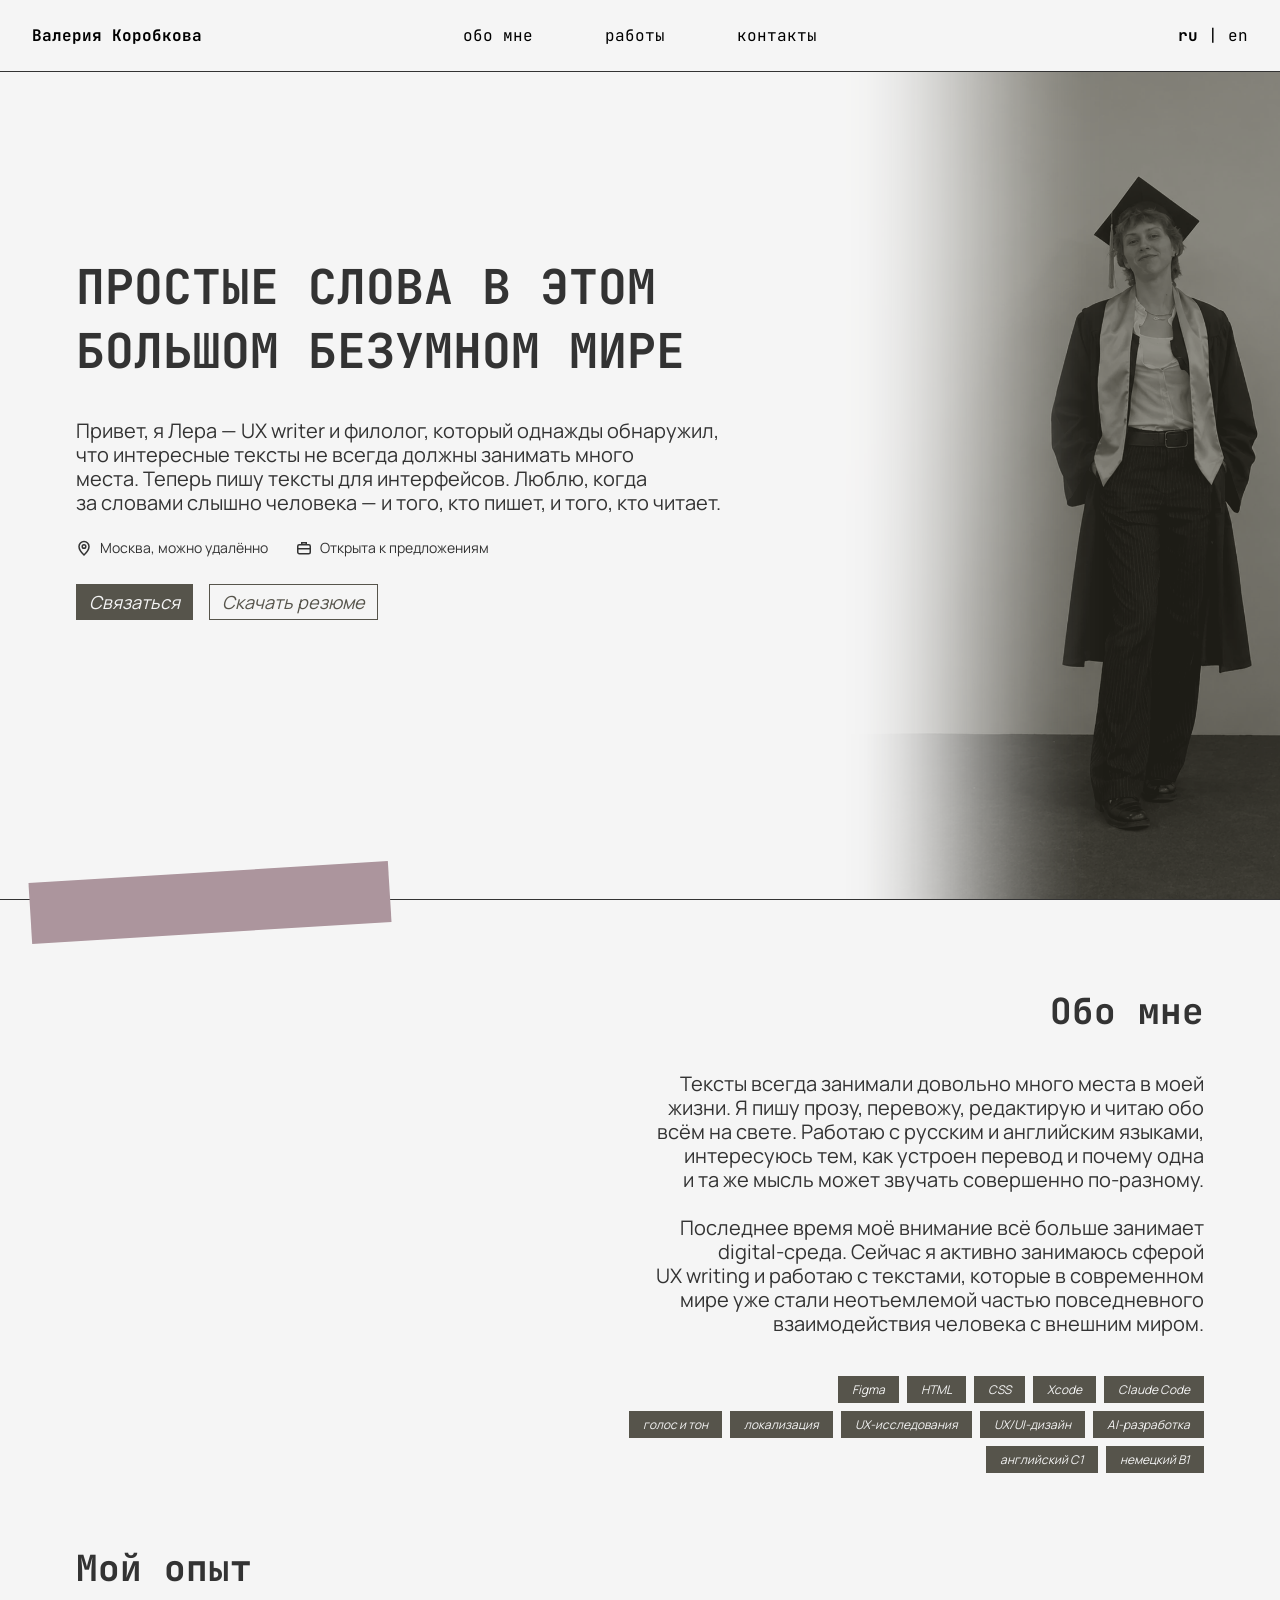
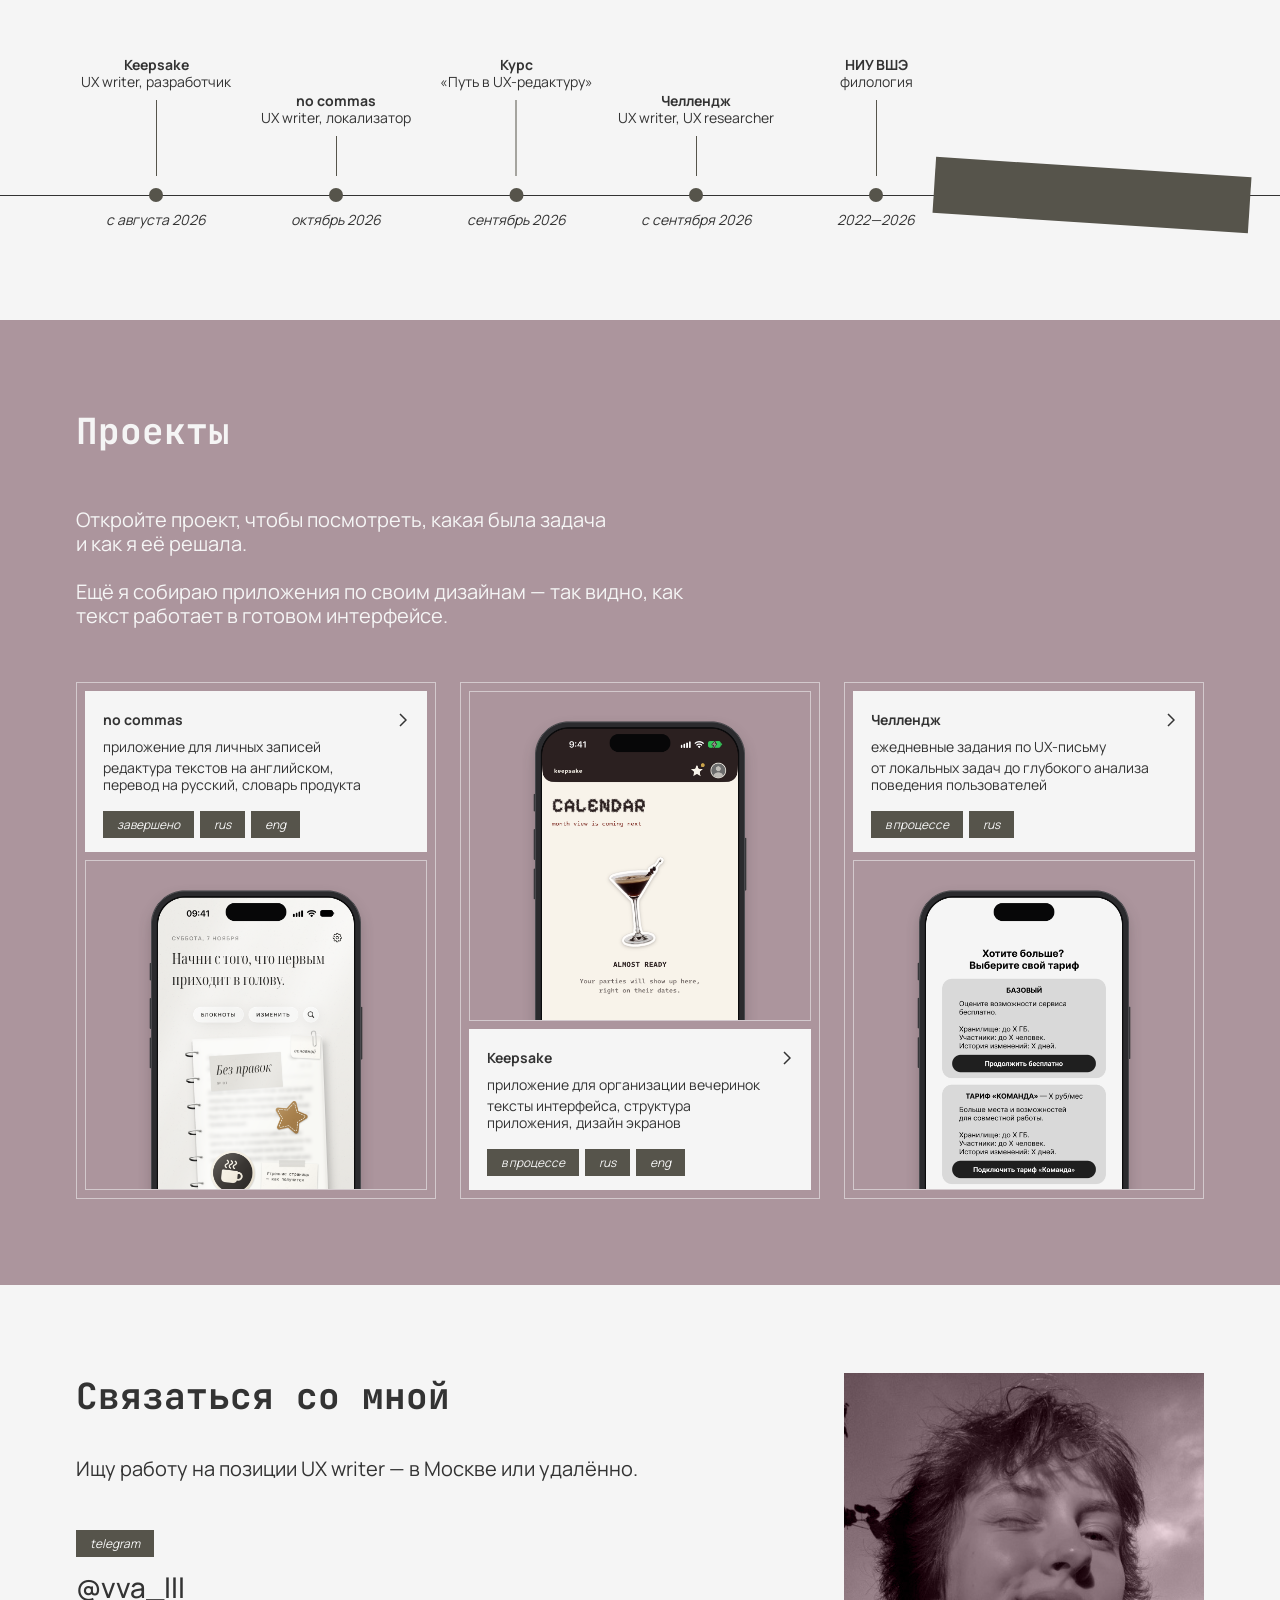
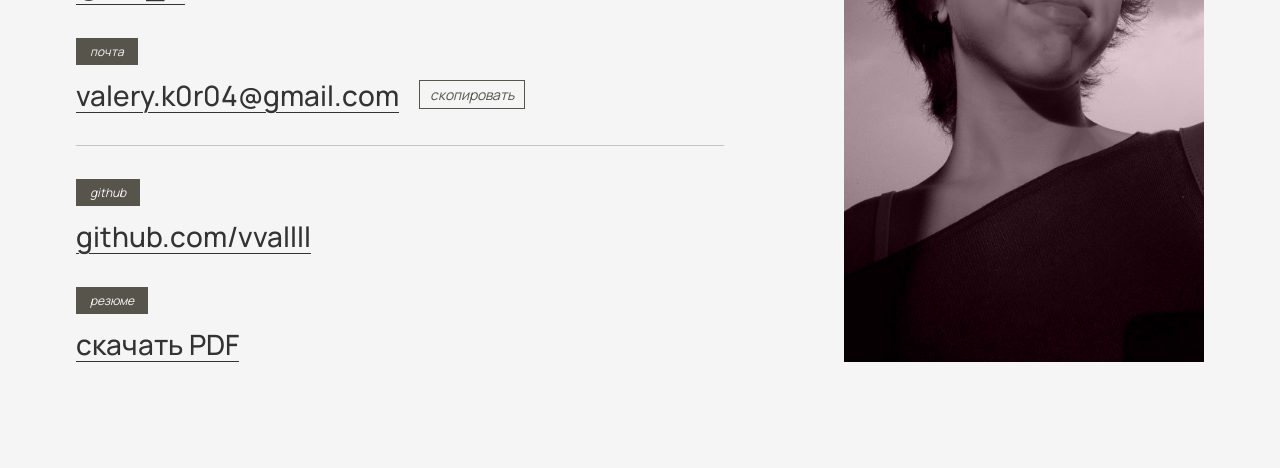
==== commit 9ae4b474: "Fix the contact email Co-Authored-By: Claude Opus 5.5 <noreply@anthropic.com>" ====
--- a/index.html
+++ b/index.html
@@ -134,7 +134,7 @@
           <p class="contacts__lead">Ищу работу на&nbsp;позиции UX&nbsp;writer&nbsp;— в&nbsp;Москве или удалённо.</p>
           <dl class="contacts__list">
             <div><dt class="tag">telegram</dt><dd><a href="https://t.me/vva_lll">@vva_lll</a></dd></div>
-            <div><dt class="tag">почта</dt><dd><a href="mailto:valery.k0r0@gmail.com">valery.k0r0@gmail.com</a><button class="btn btn--line contacts__copy" type="button" data-copy="valery.k0r0@gmail.com" aria-live="polite">скопировать</button></dd></div>
+            <div><dt class="tag">почта</dt><dd><a href="mailto:valery.k0r04@gmail.com">valery.k0r04@gmail.com</a><button class="btn btn--line contacts__copy" type="button" data-copy="valery.k0r04@gmail.com" aria-live="polite">скопировать</button></dd></div>
             <div class="contacts__more"><dt class="tag">github</dt><dd><a href="https://github.com/vvallll">github.com/vvallll</a></dd></div>
             <div><dt class="tag">резюме</dt><dd><a href="assets/cv/korobkova-ux-writer-ru.pdf" download="Резюме — Валерия Коробкова, UX writer.pdf">скачать PDF</a></dd></div>
           </dl>
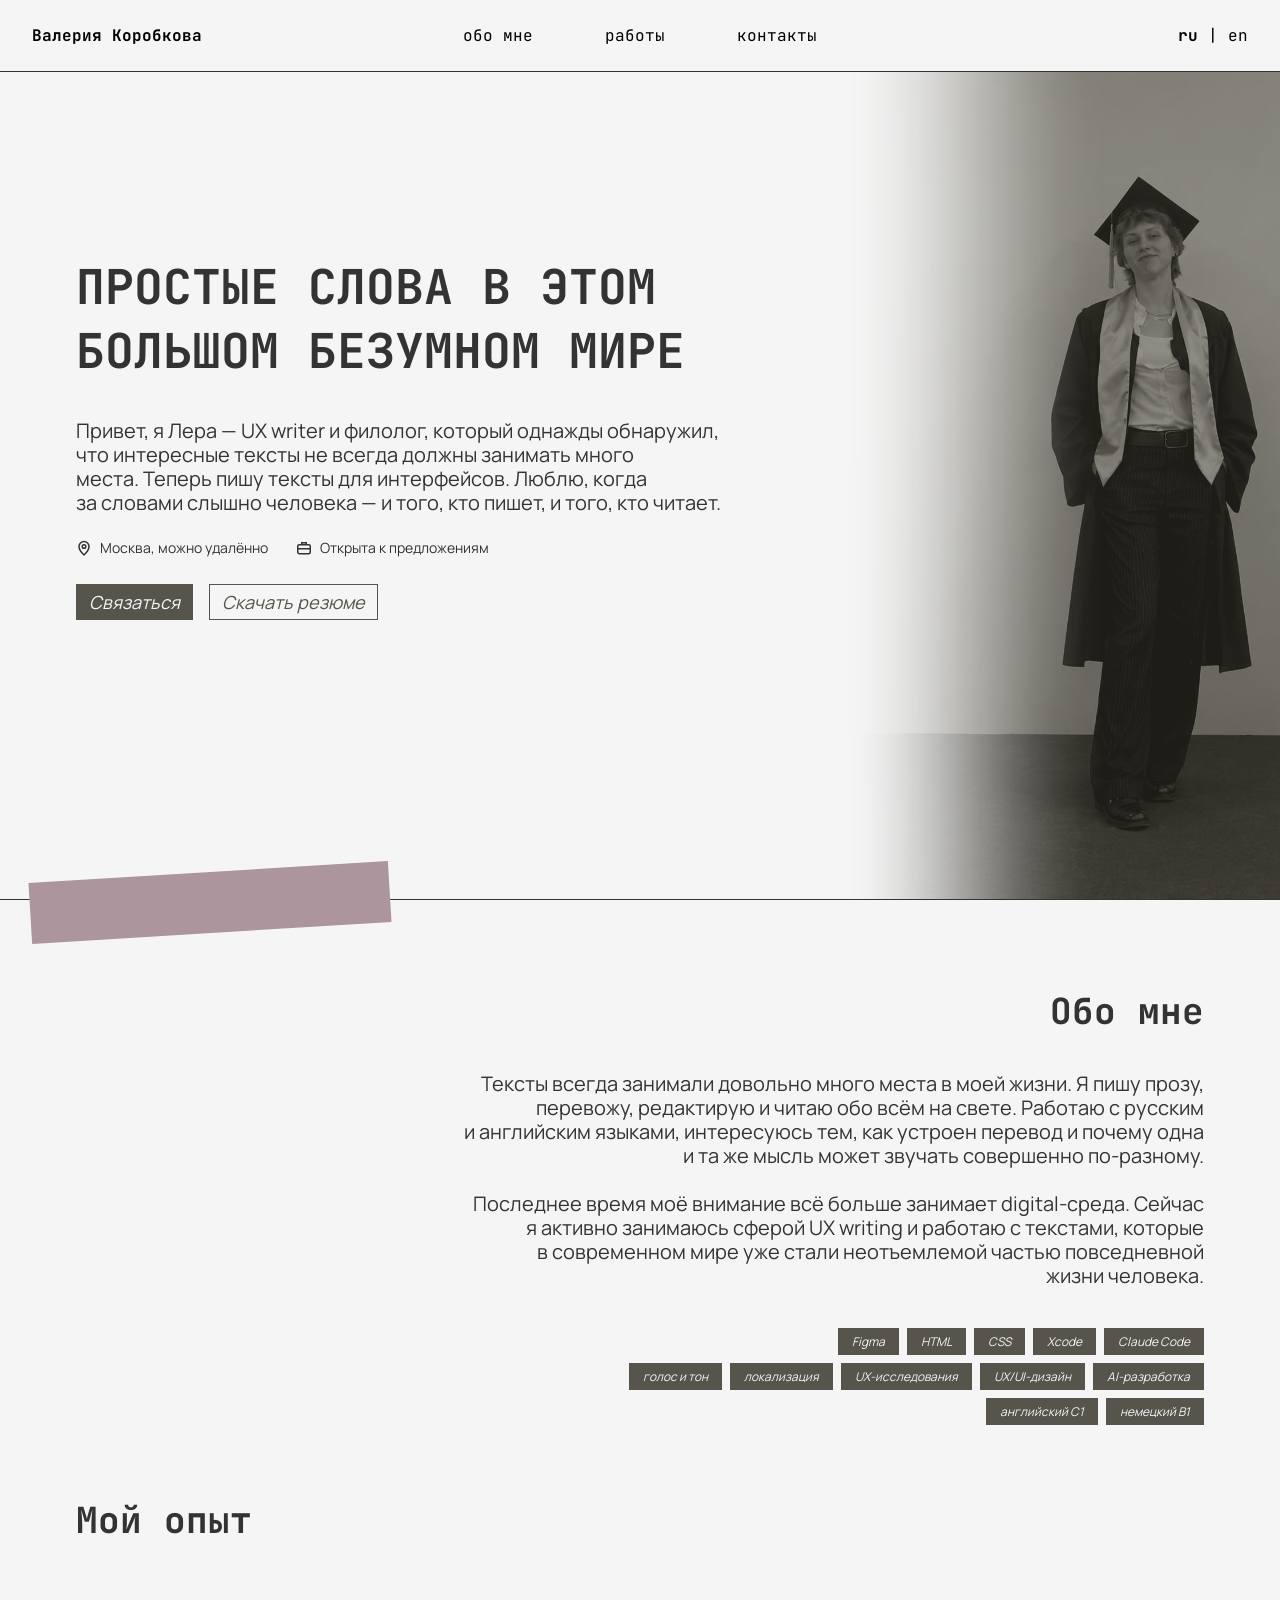
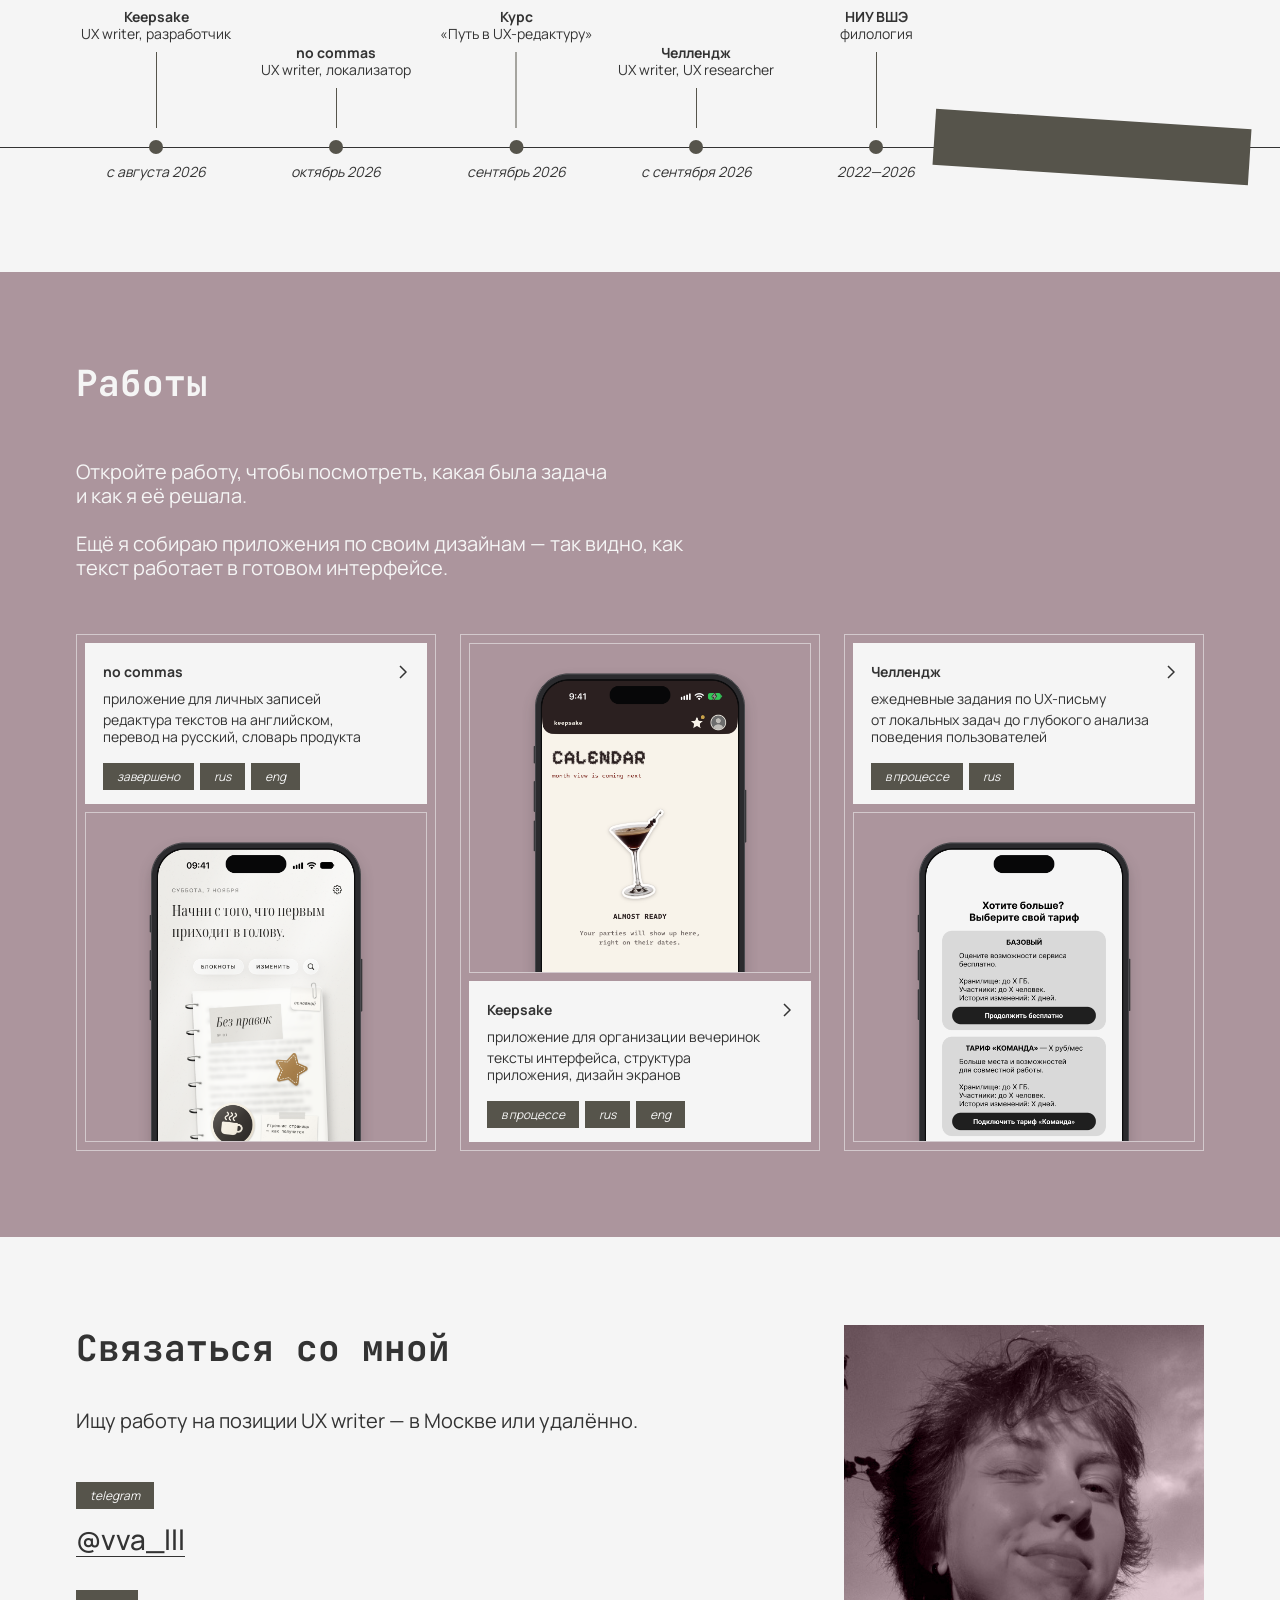
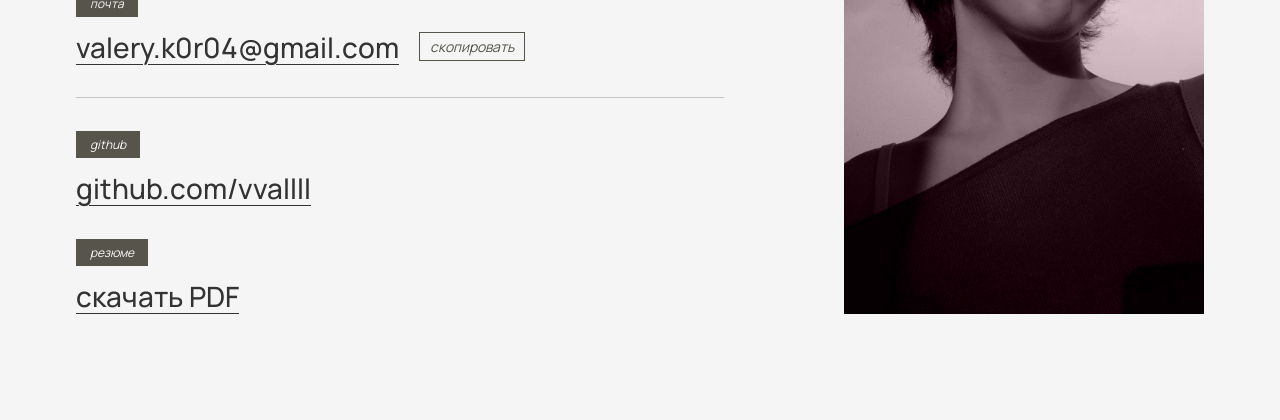
==== commit 0b659758: "Polish the about text and call the projects section «Работы» / «Work» Wider about text (8 grid colum" ====
--- a/index.html
+++ b/index.html
@@ -57,7 +57,7 @@
       <h2 class="h2 about__title">Обо мне</h2>
       <div class="text about__text">
         <p>Тексты всегда занимали довольно много места в&nbsp;моей жизни. Я&nbsp;пишу прозу, перевожу, редактирую и&nbsp;читаю обо всём на&nbsp;свете. Работаю с&nbsp;русским и&nbsp;английским языками, интересуюсь тем, как устроен перевод и&nbsp;почему одна и&nbsp;та&nbsp;же&nbsp;мысль может звучать совершенно <span class="nobr">по-разному</span>.</p>
-        <p>Последнее время моё внимание всё больше занимает <span class="nobr">digital-среда</span>. Сейчас я&nbsp;активно занимаюсь сферой UX&nbsp;writing и&nbsp;работаю с&nbsp;текстами, которые в&nbsp;современном мире уже стали неотъемлемой частью повседневного взаимодействия человека с&nbsp;внешним миром.</p>
+        <p>Последнее время моё внимание всё больше занимает <span class="nobr">digital-среда</span>. Сейчас я&nbsp;активно занимаюсь сферой UX&nbsp;writing и&nbsp;работаю с&nbsp;текстами, которые в&nbsp;современном мире уже стали неотъемлемой частью повседневной жизни человека.</p>
       </div>
 
       <div class="skills">
@@ -83,9 +83,9 @@
 
   <section class="projects" id="projects">
     <div class="wrap">
-      <h2 class="h2">Проекты</h2>
+      <h2 class="h2">Работы</h2>
       <div class="text">
-        <p>Откройте проект, чтобы посмотреть, какая была задача и&nbsp;как я&nbsp;её&nbsp;решала.</p>
+        <p>Откройте работу, чтобы посмотреть, какая была задача и&nbsp;как я&nbsp;её&nbsp;решала.</p>
         <p>Ещё я&nbsp;собираю приложения по&nbsp;своим дизайнам&nbsp;— так видно, как текст работает в&nbsp;готовом интерфейсе.</p>
       </div>
 
--- a/assets/css/style.css
+++ b/assets/css/style.css
@@ -170,7 +170,7 @@
 /* ---------- обо мне ---------- */
 
 .about .wrap { padding-top: 88px; padding-bottom: 88px; } /* как у остальных разделов */
-.about__text { margin-left: auto; text-align: right; }
+.about__text { max-width: 744px; margin-left: auto; text-align: right; } /* 8 колонок сетки, ~70 знаков в строке */
 .skills { display: flex; flex-direction: column; align-items: flex-end; gap: 8px; margin-top: 40px; } /* навыки: строка инструментов, строка умений */
 .skills__row { list-style: none; margin: 0; padding: 0; display: flex; flex-wrap: wrap; justify-content: flex-end; gap: 8px; }
 .about .h2 { margin-top: 72px; } /* «Мой опыт»: как между блоками на страницах проектов */
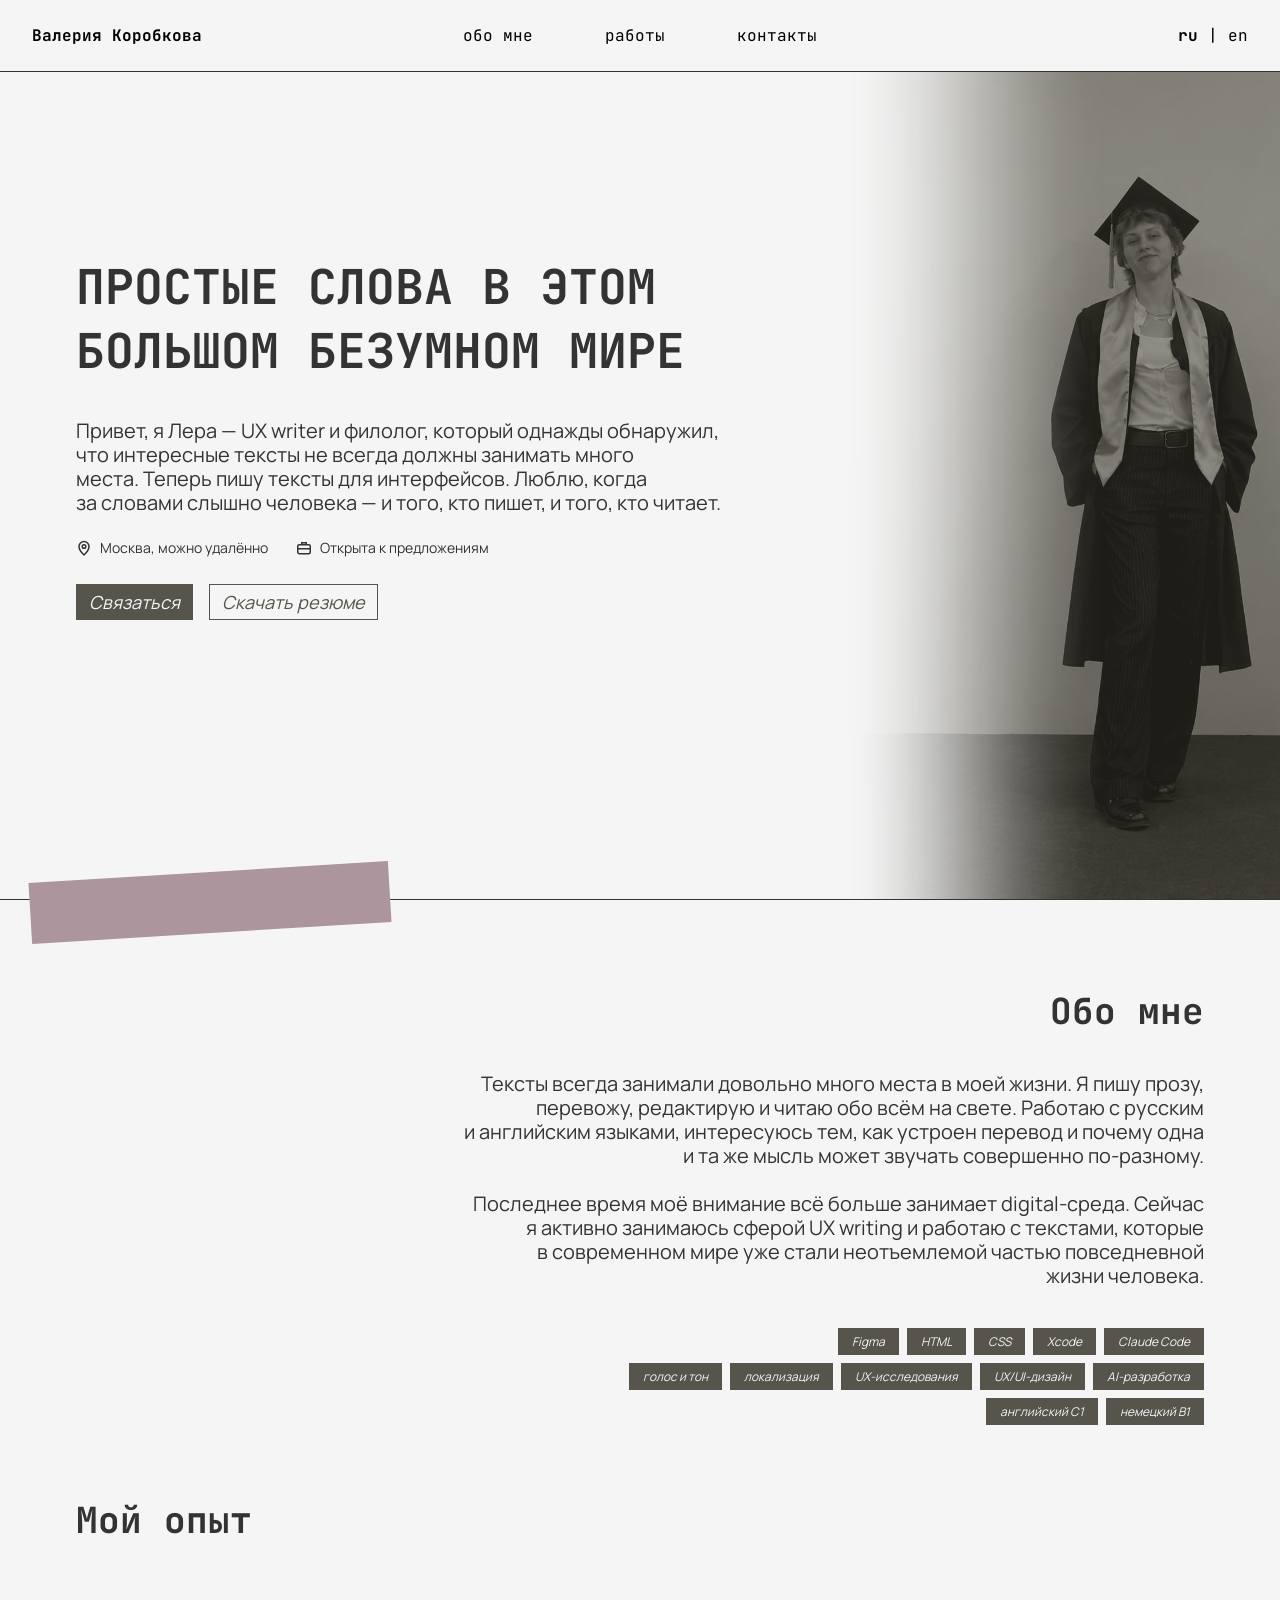
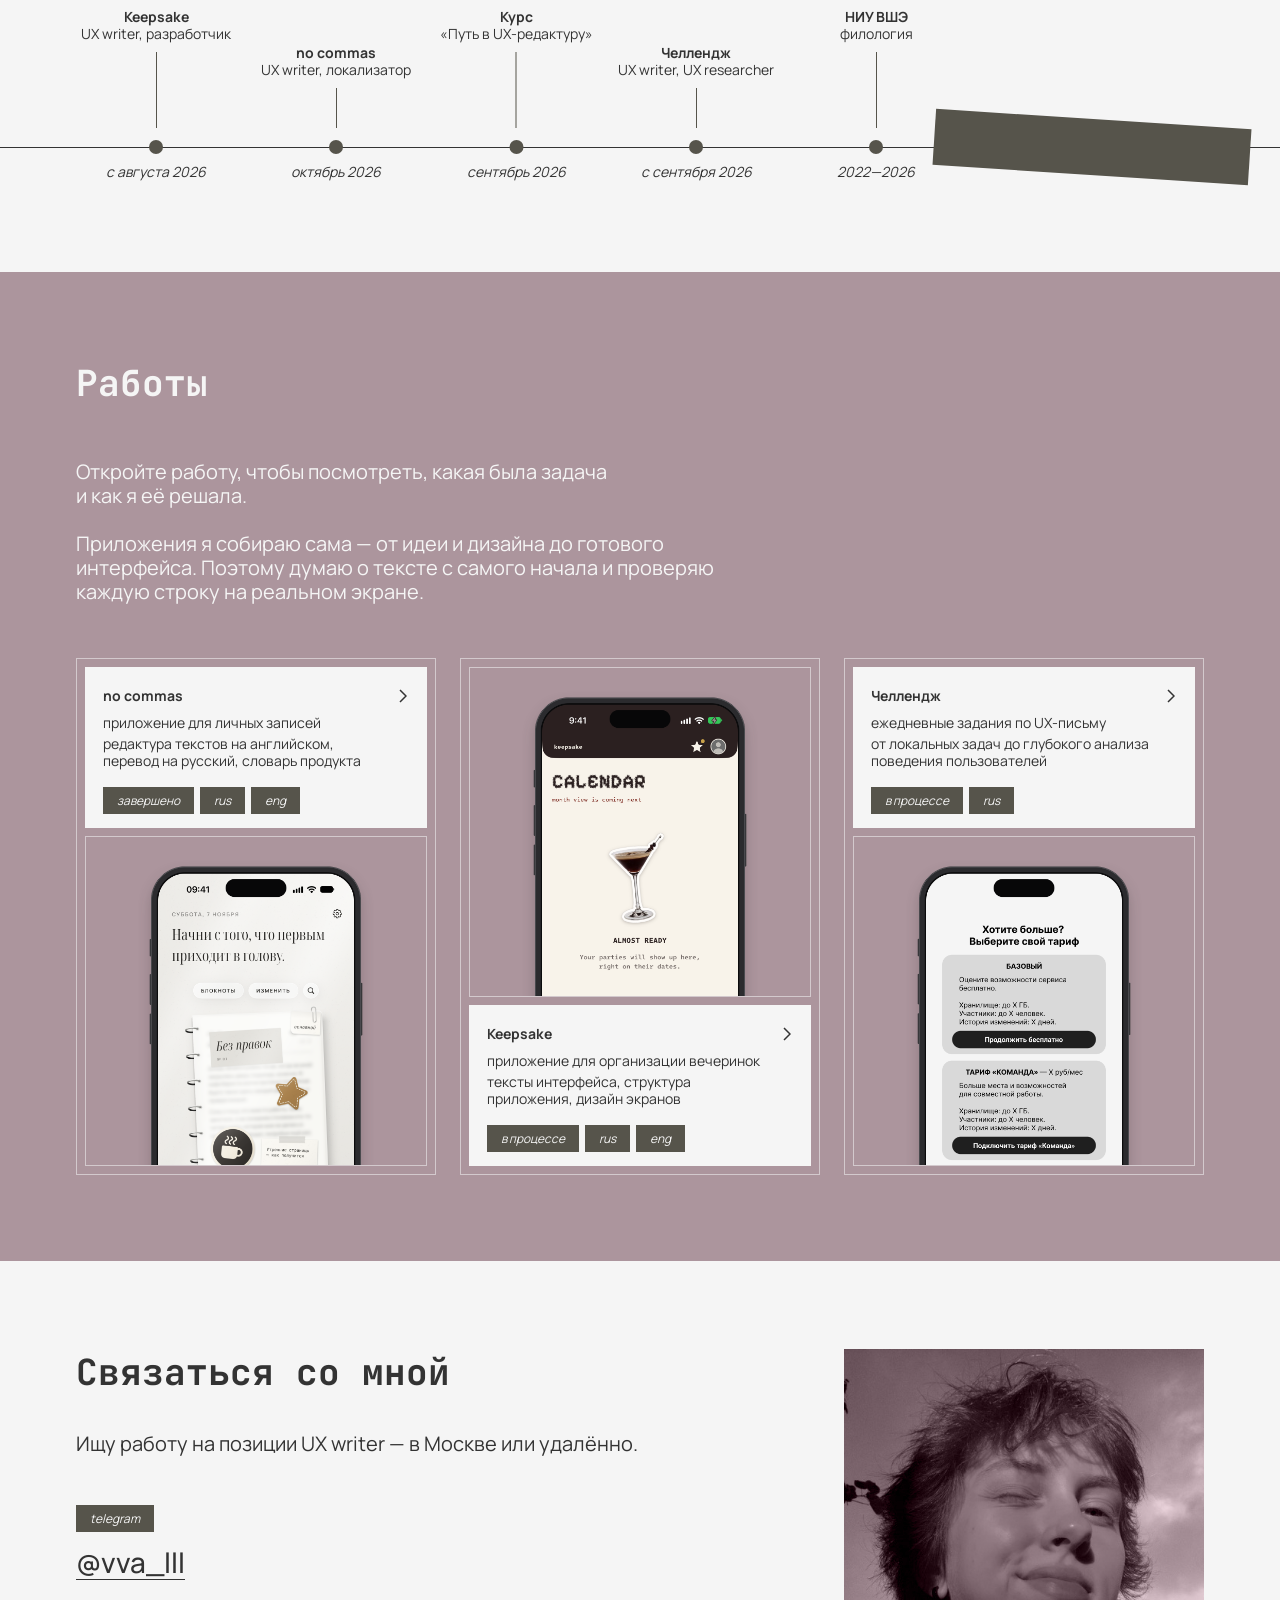
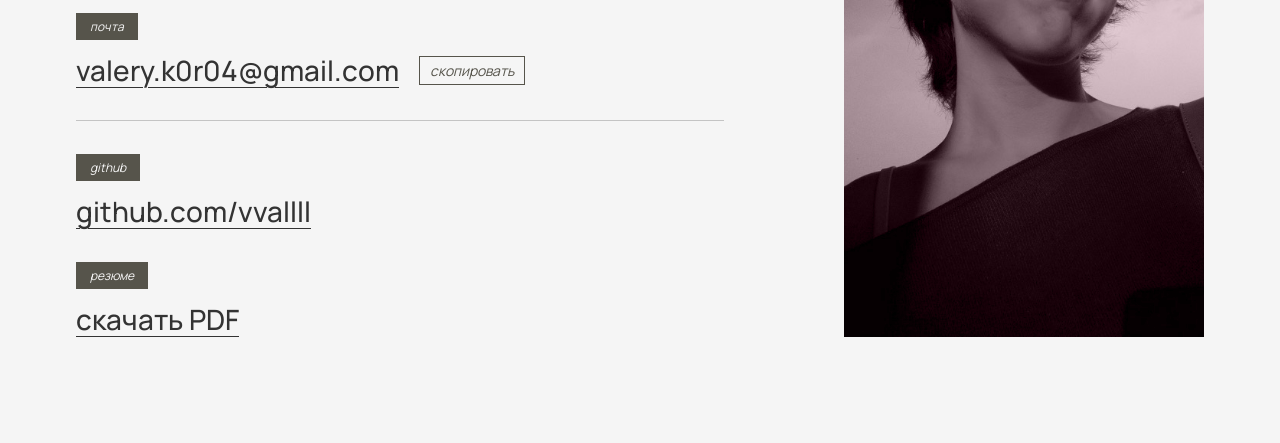
==== commit 15873b98: "Rewrite the second line of the work section Co-Authored-By: Claude Opus 5.5 <noreply@anthropic.com>" ====
--- a/index.html
+++ b/index.html
@@ -86,7 +86,7 @@
       <h2 class="h2">Работы</h2>
       <div class="text">
         <p>Откройте работу, чтобы посмотреть, какая была задача и&nbsp;как я&nbsp;её&nbsp;решала.</p>
-        <p>Ещё я&nbsp;собираю приложения по&nbsp;своим дизайнам&nbsp;— так видно, как текст работает в&nbsp;готовом интерфейсе.</p>
+        <p>Приложения я&nbsp;собираю сама&nbsp;— от&nbsp;идеи и&nbsp;дизайна до&nbsp;готового интерфейса. Поэтому думаю о&nbsp;тексте с&nbsp;самого начала и&nbsp;проверяю каждую строку на&nbsp;реальном экране.</p>
       </div>
 
       <div class="cards">
